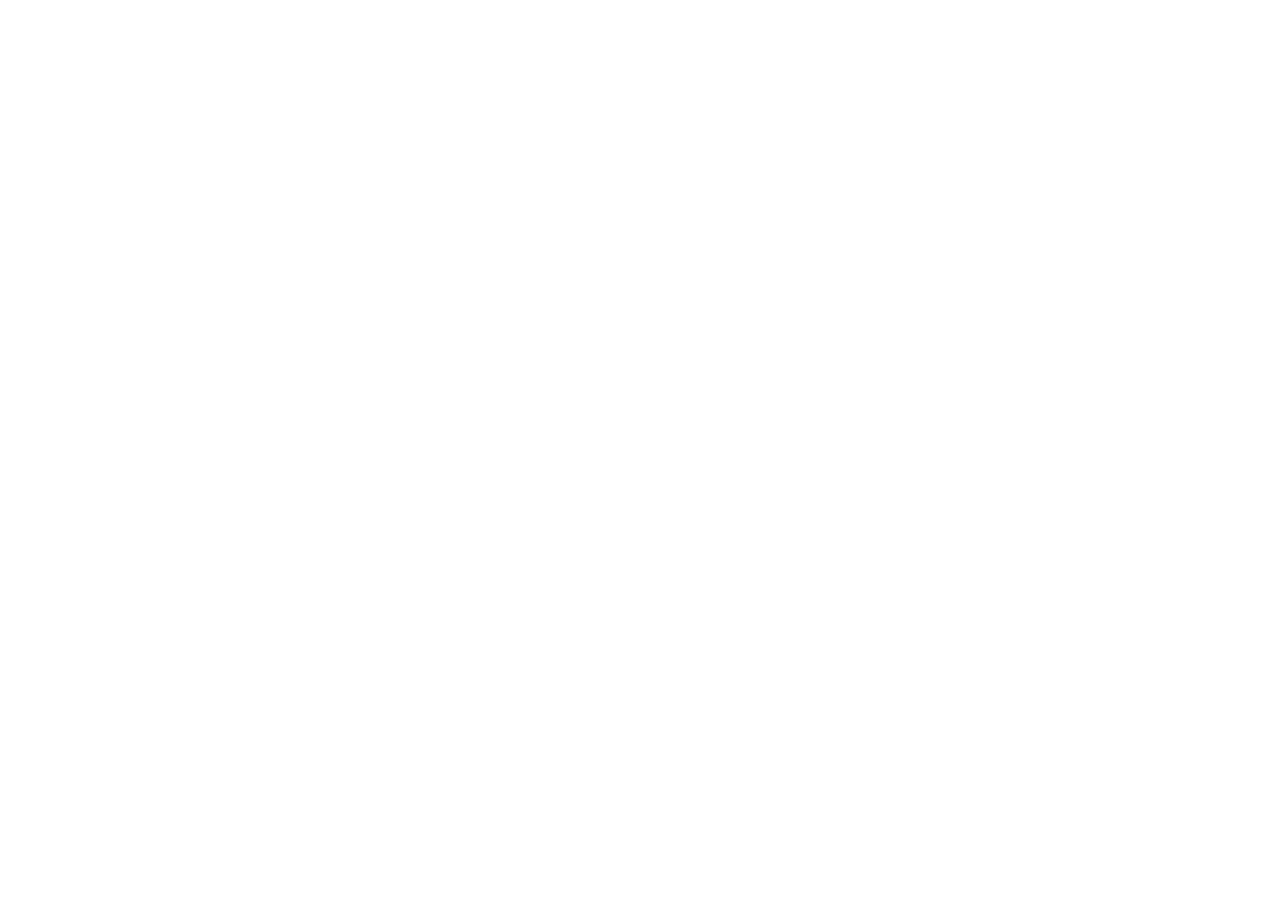
==== index.html @ 0f45c0cd "init project" ====
<!DOCTYPE html>
<html lang="en">
<head>
    <meta charset="UTF-8">
    <meta http-equiv="X-UA-Compatible" content="IE=edge">
    <meta name="viewport" content="width=device-width, initial-scale=1.0">
    <title>Document</title>
</head>
<body>
    
</body>
</html>
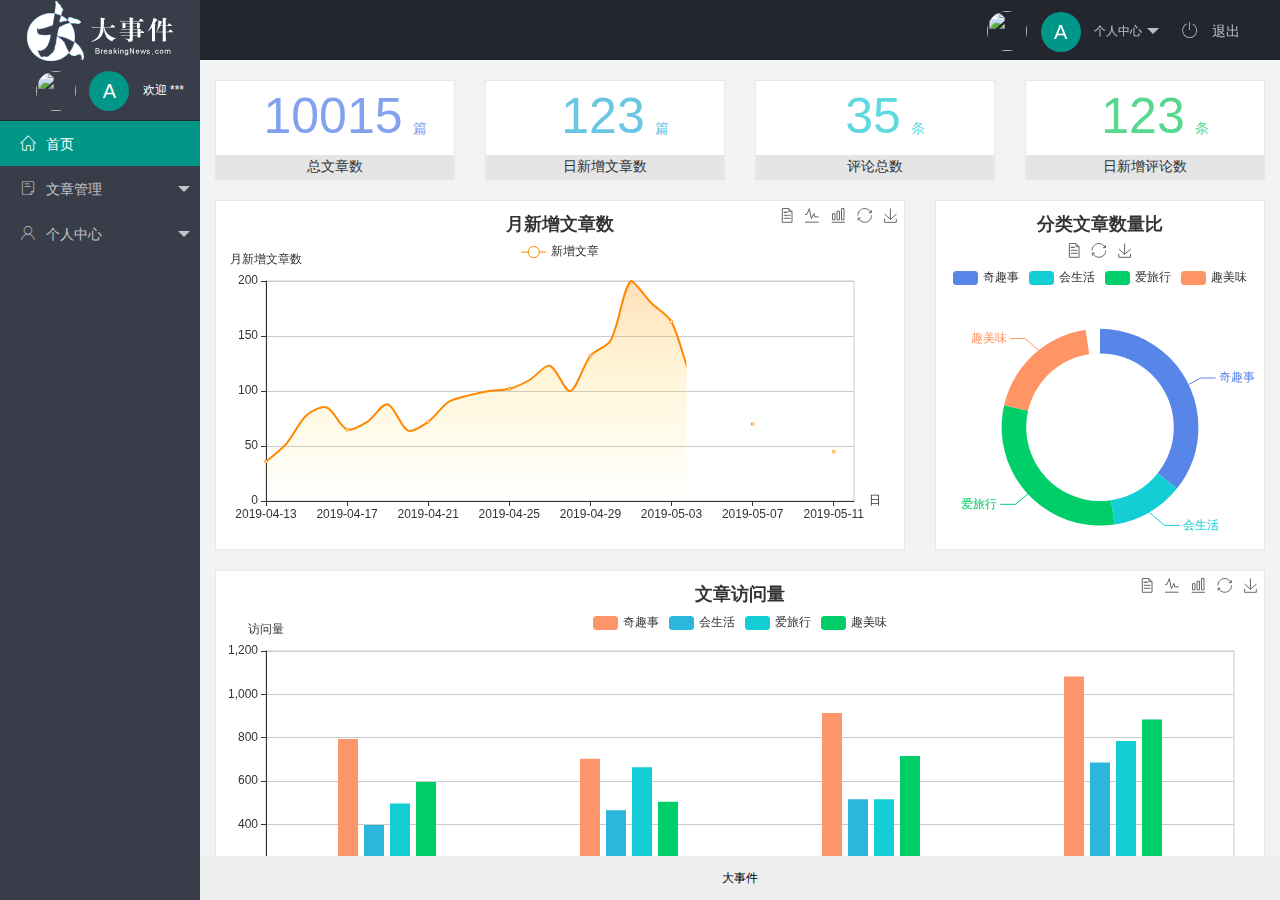
==== commit c813f08f: "完成了主页功能的开发" ====
--- a/index.html
+++ b/index.html
@@ -1,12 +1,93 @@
 <!DOCTYPE html>
 <html lang="en">
+
 <head>
     <meta charset="UTF-8">
     <meta http-equiv="X-UA-Compatible" content="IE=edge">
     <meta name="viewport" content="width=device-width, initial-scale=1.0">
-    <title>Document</title>
+    <title>主页</title>
+    <link rel="stylesheet" href="/assets/lib/layui/css/layui.css">
+    <link rel="stylesheet" href="/assets//fonts/iconfont.css">
+    <link rel="stylesheet" href="/assets//css/index.css">
 </head>
+
 <body>
-    
+    <div class="layui-layout layui-layout-admin">
+        <div class="layui-header">
+            <div class="layui-logo layui-hide-xs layui-bg-black"><img src="/assets/images/logo.png" alt=""></div>
+            <!-- 头部区域（可配合layui 已有的水平导航） -->
+
+            <ul class="layui-nav layui-layout-right">
+                <li class="layui-nav-item layui-hide layui-show-md-inline-block">
+                    <a href="javascript:;" class="userinfo">
+                        <img src="//tva1.sinaimg.cn/crop.0.0.118.118.180/5db11ff4gw1e77d3nqrv8j203b03cweg.jpg"
+                            class="layui-nav-img">
+                    <span class="text-avatar">A</span>
+
+                        个人中心
+                    </a>
+                    <dl class="layui-nav-child">
+                        <dd><a href="">基本资料</a></dd>
+                        <dd><a href="">更换头像</a></dd>
+                        <dd><a href="">重置密码</a></dd>
+                    </dl>
+                </li>
+                <li class="layui-nav-item">
+                    
+                    <a href="javascript:;" id="btnlogout">
+                        <span class="iconfont icon-tuichu"></span>
+                        退出
+                    </a>
+                </li>
+            </ul>
+        </div>
+
+        <div class="layui-side layui-bg-black">
+            <div class="layui-side-scroll">
+                <div href="javascript:;" class="userinfo">
+                    <img src="//tva1.sinaimg.cn/crop.0.0.118.118.180/5db11ff4gw1e77d3nqrv8j203b03cweg.jpg"
+                        class="layui-nav-img">
+                    <span class="text-avatar">A</span>
+                    <span id="welcome">欢迎 ***</span>
+                </div>
+                <!-- 左侧导航区域（可配合layui已有的垂直导航） -->
+                <ul class="layui-nav layui-nav-tree" lay-filter="test" lay-shrink="all">
+                    <li class="layui-nav-item layui-this"><a href="/home/dashboard.html" target="fm"><span class="iconfont icon-home"></span>首页</a></li>
+
+                    <li class="layui-nav-item">
+                        <a class="" href="javascript:;"><span class="iconfont icon-16"></span>文章管理</a>
+                        <dl class="layui-nav-child">
+                            <dd><a href="javascript:;"><i class="layui-icon layui-icon-app"></i>文章类别</a></dd>
+                            <dd><a href="javascript:;"><i class="layui-icon layui-icon-app"></i>文章列表</a></dd>
+                            <dd><a href="javascript:;"><i class="layui-icon layui-icon-app"></i>发布文章</a></dd>
+                        </dl>
+                    </li>
+                    <li class="layui-nav-item">
+                        <a href="javascript:;"><span class="iconfont icon-user"></span>个人中心</a>
+                        <dl class="layui-nav-child">
+                            <dd><a href="javascript:;"><i class="layui-icon layui-icon-app"></i>基本资料</a></dd>
+                            <dd><a href="javascript:;"><i class="layui-icon layui-icon-app"></i>更换头像</a></dd>
+                            <dd><a href="javascript:;"><i class="layui-icon layui-icon-app"></i>重置密码</a></dd>
+                        </dl>
+                    </li>
+                </ul>
+            </div>
+        </div>
+
+        <div class="layui-body">
+            <!-- 内容主体区域 -->
+            <iframe name="fm" src="/home/dashboard.html" frameborder="0"></iframe>
+        </div>
+
+        <div class="layui-footer">
+            <!-- 底部固定区域 -->
+            大事件
+        </div>
+    </div>
+    <script src="/assets/lib/layui/layui.all.js"></script>
+    <script src="/assets/lib/jquery.js"></script>
+    <script src="/assets/js/baseAPI.js"></script>
+    <script src="/assets/js/index.js"></script>
 </body>
+
 </html>--- a/assets/lib/layui/css/layui.css
+++ b/assets/lib/layui/css/layui.css
@@ -0,0 +1,2 @@
+/** layui-v2.5.5 MIT License By https://www.layui.com */
+ .layui-inline,img{display:inline-block;vertical-align:middle}h1,h2,h3,h4,h5,h6{font-weight:400}.layui-edge,.layui-header,.layui-inline,.layui-main{position:relative}.layui-body,.layui-edge,.layui-elip{overflow:hidden}.layui-btn,.layui-edge,.layui-inline,img{vertical-align:middle}.layui-btn,.layui-disabled,.layui-icon,.layui-unselect{-moz-user-select:none;-webkit-user-select:none;-ms-user-select:none}.layui-elip,.layui-form-checkbox span,.layui-form-pane .layui-form-label{text-overflow:ellipsis;white-space:nowrap}.layui-breadcrumb,.layui-tree-btnGroup{visibility:hidden}blockquote,body,button,dd,div,dl,dt,form,h1,h2,h3,h4,h5,h6,input,li,ol,p,pre,td,textarea,th,ul{margin:0;padding:0;-webkit-tap-highlight-color:rgba(0,0,0,0)}a:active,a:hover{outline:0}img{border:none}li{list-style:none}table{border-collapse:collapse;border-spacing:0}h4,h5,h6{font-size:100%}button,input,optgroup,option,select,textarea{font-family:inherit;font-size:inherit;font-style:inherit;font-weight:inherit;outline:0}pre{white-space:pre-wrap;white-space:-moz-pre-wrap;white-space:-pre-wrap;white-space:-o-pre-wrap;word-wrap:break-word}body{line-height:24px;font:14px Helvetica Neue,Helvetica,PingFang SC,Tahoma,Arial,sans-serif}hr{height:1px;margin:10px 0;border:0;clear:both}a{color:#333;text-decoration:none}a:hover{color:#777}a cite{font-style:normal;*cursor:pointer}.layui-border-box,.layui-border-box *{box-sizing:border-box}.layui-box,.layui-box *{box-sizing:content-box}.layui-clear{clear:both;*zoom:1}.layui-clear:after{content:'\20';clear:both;*zoom:1;display:block;height:0}.layui-inline{*display:inline;*zoom:1}.layui-edge{display:inline-block;width:0;height:0;border-width:6px;border-style:dashed;border-color:transparent}.layui-edge-top{top:-4px;border-bottom-color:#999;border-bottom-style:solid}.layui-edge-right{border-left-color:#999;border-left-style:solid}.layui-edge-bottom{top:2px;border-top-color:#999;border-top-style:solid}.layui-edge-left{border-right-color:#999;border-right-style:solid}.layui-disabled,.layui-disabled:hover{color:#d2d2d2!important;cursor:not-allowed!important}.layui-circle{border-radius:100%}.layui-show{display:block!important}.layui-hide{display:none!important}@font-face{font-family:layui-icon;src:url(../font/iconfont.eot?v=250);src:url(../font/iconfont.eot?v=250#iefix) format('embedded-opentype'),url(../font/iconfont.woff2?v=250) format('woff2'),url(../font/iconfont.woff?v=250) format('woff'),url(../font/iconfont.ttf?v=250) format('truetype'),url(../font/iconfont.svg?v=250#layui-icon) format('svg')}.layui-icon{font-family:layui-icon!important;font-size:16px;font-style:normal;-webkit-font-smoothing:antialiased;-moz-osx-font-smoothing:grayscale}.layui-icon-reply-fill:before{content:"\e611"}.layui-icon-set-fill:before{content:"\e614"}.layui-icon-menu-fill:before{content:"\e60f"}.layui-icon-search:before{content:"\e615"}.layui-icon-share:before{content:"\e641"}.layui-icon-set-sm:before{content:"\e620"}.layui-icon-engine:before{content:"\e628"}.layui-icon-close:before{content:"\1006"}.layui-icon-close-fill:before{content:"\1007"}.layui-icon-chart-screen:before{content:"\e629"}.layui-icon-star:before{content:"\e600"}.layui-icon-circle-dot:before{content:"\e617"}.layui-icon-chat:before{content:"\e606"}.layui-icon-release:before{content:"\e609"}.layui-icon-list:before{content:"\e60a"}.layui-icon-chart:before{content:"\e62c"}.layui-icon-ok-circle:before{content:"\1005"}.layui-icon-layim-theme:before{content:"\e61b"}.layui-icon-table:before{content:"\e62d"}.layui-icon-right:before{content:"\e602"}.layui-icon-left:before{content:"\e603"}.layui-icon-cart-simple:before{content:"\e698"}.layui-icon-face-cry:before{content:"\e69c"}.layui-icon-face-smile:before{content:"\e6af"}.layui-icon-survey:before{content:"\e6b2"}.layui-icon-tree:before{content:"\e62e"}.layui-icon-upload-circle:before{content:"\e62f"}.layui-icon-add-circle:before{content:"\e61f"}.layui-icon-download-circle:before{content:"\e601"}.layui-icon-templeate-1:before{content:"\e630"}.layui-icon-util:before{content:"\e631"}.layui-icon-face-surprised:before{content:"\e664"}.layui-icon-edit:before{content:"\e642"}.layui-icon-speaker:before{content:"\e645"}.layui-icon-down:before{content:"\e61a"}.layui-icon-file:before{content:"\e621"}.layui-icon-layouts:before{content:"\e632"}.layui-icon-rate-half:before{content:"\e6c9"}.layui-icon-add-circle-fine:before{content:"\e608"}.layui-icon-prev-circle:before{content:"\e633"}.layui-icon-read:before{content:"\e705"}.layui-icon-404:before{content:"\e61c"}.layui-icon-carousel:before{content:"\e634"}.layui-icon-help:before{content:"\e607"}.layui-icon-code-circle:before{content:"\e635"}.layui-icon-water:before{content:"\e636"}.layui-icon-username:before{content:"\e66f"}.layui-icon-find-fill:before{content:"\e670"}.layui-icon-about:before{content:"\e60b"}.layui-icon-location:before{content:"\e715"}.layui-icon-up:before{content:"\e619"}.layui-icon-pause:before{content:"\e651"}.layui-icon-date:before{content:"\e637"}.layui-icon-layim-uploadfile:before{content:"\e61d"}.layui-icon-delete:before{content:"\e640"}.layui-icon-play:before{content:"\e652"}.layui-icon-top:before{content:"\e604"}.layui-icon-friends:before{content:"\e612"}.layui-icon-refresh-3:before{content:"\e9aa"}.layui-icon-ok:before{content:"\e605"}.layui-icon-layer:before{content:"\e638"}.layui-icon-face-smile-fine:before{content:"\e60c"}.layui-icon-dollar:before{content:"\e659"}.layui-icon-group:before{content:"\e613"}.layui-icon-layim-download:before{content:"\e61e"}.layui-icon-picture-fine:before{content:"\e60d"}.layui-icon-link:before{content:"\e64c"}.layui-icon-diamond:before{content:"\e735"}.layui-icon-log:before{content:"\e60e"}.layui-icon-rate-solid:before{content:"\e67a"}.layui-icon-fonts-del:before{content:"\e64f"}.layui-icon-unlink:before{content:"\e64d"}.layui-icon-fonts-clear:before{content:"\e639"}.layui-icon-triangle-r:before{content:"\e623"}.layui-icon-circle:before{content:"\e63f"}.layui-icon-radio:before{content:"\e643"}.layui-icon-align-center:before{content:"\e647"}.layui-icon-align-right:before{content:"\e648"}.layui-icon-align-left:before{content:"\e649"}.layui-icon-loading-1:before{content:"\e63e"}.layui-icon-return:before{content:"\e65c"}.layui-icon-fonts-strong:before{content:"\e62b"}.layui-icon-upload:before{content:"\e67c"}.layui-icon-dialogue:before{content:"\e63a"}.layui-icon-video:before{content:"\e6ed"}.layui-icon-headset:before{content:"\e6fc"}.layui-icon-cellphone-fine:before{content:"\e63b"}.layui-icon-add-1:before{content:"\e654"}.layui-icon-face-smile-b:before{content:"\e650"}.layui-icon-fonts-html:before{content:"\e64b"}.layui-icon-form:before{content:"\e63c"}.layui-icon-cart:before{content:"\e657"}.layui-icon-camera-fill:before{content:"\e65d"}.layui-icon-tabs:before{content:"\e62a"}.layui-icon-fonts-code:before{content:"\e64e"}.layui-icon-fire:before{content:"\e756"}.layui-icon-set:before{content:"\e716"}.layui-icon-fonts-u:before{content:"\e646"}.layui-icon-triangle-d:before{content:"\e625"}.layui-icon-tips:before{content:"\e702"}.layui-icon-picture:before{content:"\e64a"}.layui-icon-more-vertical:before{content:"\e671"}.layui-icon-flag:before{content:"\e66c"}.layui-icon-loading:before{content:"\e63d"}.layui-icon-fonts-i:before{content:"\e644"}.layui-icon-refresh-1:before{content:"\e666"}.layui-icon-rmb:before{content:"\e65e"}.layui-icon-home:before{content:"\e68e"}.layui-icon-user:before{content:"\e770"}.layui-icon-notice:before{content:"\e667"}.layui-icon-login-weibo:before{content:"\e675"}.layui-icon-voice:before{content:"\e688"}.layui-icon-upload-drag:before{content:"\e681"}.layui-icon-login-qq:before{content:"\e676"}.layui-icon-snowflake:before{content:"\e6b1"}.layui-icon-file-b:before{content:"\e655"}.layui-icon-template:before{content:"\e663"}.layui-icon-auz:before{content:"\e672"}.layui-icon-console:before{content:"\e665"}.layui-icon-app:before{content:"\e653"}.layui-icon-prev:before{content:"\e65a"}.layui-icon-website:before{content:"\e7ae"}.layui-icon-next:before{content:"\e65b"}.layui-icon-component:before{content:"\e857"}.layui-icon-more:before{content:"\e65f"}.layui-icon-login-wechat:before{content:"\e677"}.layui-icon-shrink-right:before{content:"\e668"}.layui-icon-spread-left:before{content:"\e66b"}.layui-icon-camera:before{content:"\e660"}.layui-icon-note:before{content:"\e66e"}.layui-icon-refresh:before{content:"\e669"}.layui-icon-female:before{content:"\e661"}.layui-icon-male:before{content:"\e662"}.layui-icon-password:before{content:"\e673"}.layui-icon-senior:before{content:"\e674"}.layui-icon-theme:before{content:"\e66a"}.layui-icon-tread:before{content:"\e6c5"}.layui-icon-praise:before{content:"\e6c6"}.layui-icon-star-fill:before{content:"\e658"}.layui-icon-rate:before{content:"\e67b"}.layui-icon-template-1:before{content:"\e656"}.layui-icon-vercode:before{content:"\e679"}.layui-icon-cellphone:before{content:"\e678"}.layui-icon-screen-full:before{content:"\e622"}.layui-icon-screen-restore:before{content:"\e758"}.layui-icon-cols:before{content:"\e610"}.layui-icon-export:before{content:"\e67d"}.layui-icon-print:before{content:"\e66d"}.layui-icon-slider:before{content:"\e714"}.layui-icon-addition:before{content:"\e624"}.layui-icon-subtraction:before{content:"\e67e"}.layui-icon-service:before{content:"\e626"}.layui-icon-transfer:before{content:"\e691"}.layui-main{width:1140px;margin:0 auto}.layui-header{z-index:1000;height:60px}.layui-header a:hover{transition:all .5s;-webkit-transition:all .5s}.layui-side{position:fixed;left:0;top:0;bottom:0;z-index:999;width:200px;overflow-x:hidden}.layui-side-scroll{position:relative;width:220px;height:100%;overflow-x:hidden}.layui-body{position:absolute;left:200px;right:0;top:0;bottom:0;z-index:998;width:auto;overflow-y:auto;box-sizing:border-box}.layui-layout-body{overflow:hidden}.layui-layout-admin .layui-header{background-color:#23262E}.layui-layout-admin .layui-side{top:60px;width:200px;overflow-x:hidden}.layui-layout-admin .layui-body{position:fixed;top:60px;bottom:44px}.layui-layout-admin .layui-main{width:auto;margin:0 15px}.layui-layout-admin .layui-footer{position:fixed;left:200px;right:0;bottom:0;height:44px;line-height:44px;padding:0 15px;background-color:#eee}.layui-layout-admin .layui-logo{position:absolute;left:0;top:0;width:200px;height:100%;line-height:60px;text-align:center;color:#009688;font-size:16px}.layui-layout-admin .layui-header .layui-nav{background:0 0}.layui-layout-left{position:absolute!important;left:200px;top:0}.layui-layout-right{position:absolute!important;right:0;top:0}.layui-container{position:relative;margin:0 auto;padding:0 15px;box-sizing:border-box}.layui-fluid{position:relative;margin:0 auto;padding:0 15px}.layui-row:after,.layui-row:before{content:'';display:block;clear:both}.layui-col-lg1,.layui-col-lg10,.layui-col-lg11,.layui-col-lg12,.layui-col-lg2,.layui-col-lg3,.layui-col-lg4,.layui-col-lg5,.layui-col-lg6,.layui-col-lg7,.layui-col-lg8,.layui-col-lg9,.layui-col-md1,.layui-col-md10,.layui-col-md11,.layui-col-md12,.layui-col-md2,.layui-col-md3,.layui-col-md4,.layui-col-md5,.layui-col-md6,.layui-col-md7,.layui-col-md8,.layui-col-md9,.layui-col-sm1,.layui-col-sm10,.layui-col-sm11,.layui-col-sm12,.layui-col-sm2,.layui-col-sm3,.layui-col-sm4,.layui-col-sm5,.layui-col-sm6,.layui-col-sm7,.layui-col-sm8,.layui-col-sm9,.layui-col-xs1,.layui-col-xs10,.layui-col-xs11,.layui-col-xs12,.layui-col-xs2,.layui-col-xs3,.layui-col-xs4,.layui-col-xs5,.layui-col-xs6,.layui-col-xs7,.layui-col-xs8,.layui-col-xs9{position:relative;display:block;box-sizing:border-box}.layui-col-xs1,.layui-col-xs10,.layui-col-xs11,.layui-col-xs12,.layui-col-xs2,.layui-col-xs3,.layui-col-xs4,.layui-col-xs5,.layui-col-xs6,.layui-col-xs7,.layui-col-xs8,.layui-col-xs9{float:left}.layui-col-xs1{width:8.33333333%}.layui-col-xs2{width:16.66666667%}.layui-col-xs3{width:25%}.layui-col-xs4{width:33.33333333%}.layui-col-xs5{width:41.66666667%}.layui-col-xs6{width:50%}.layui-col-xs7{width:58.33333333%}.layui-col-xs8{width:66.66666667%}.layui-col-xs9{width:75%}.layui-col-xs10{width:83.33333333%}.layui-col-xs11{width:91.66666667%}.layui-col-xs12{width:100%}.layui-col-xs-offset1{margin-left:8.33333333%}.layui-col-xs-offset2{margin-left:16.66666667%}.layui-col-xs-offset3{margin-left:25%}.layui-col-xs-offset4{margin-left:33.33333333%}.layui-col-xs-offset5{margin-left:41.66666667%}.layui-col-xs-offset6{margin-left:50%}.layui-col-xs-offset7{margin-left:58.33333333%}.layui-col-xs-offset8{margin-left:66.66666667%}.layui-col-xs-offset9{margin-left:75%}.layui-col-xs-offset10{margin-left:83.33333333%}.layui-col-xs-offset11{margin-left:91.66666667%}.layui-col-xs-offset12{margin-left:100%}@media screen and (max-width:768px){.layui-hide-xs{display:none!important}.layui-show-xs-block{display:block!important}.layui-show-xs-inline{display:inline!important}.layui-show-xs-inline-block{display:inline-block!important}}@media screen and (min-width:768px){.layui-container{width:750px}.layui-hide-sm{display:none!important}.layui-show-sm-block{display:block!important}.layui-show-sm-inline{display:inline!important}.layui-show-sm-inline-block{display:inline-block!important}.layui-col-sm1,.layui-col-sm10,.layui-col-sm11,.layui-col-sm12,.layui-col-sm2,.layui-col-sm3,.layui-col-sm4,.layui-col-sm5,.layui-col-sm6,.layui-col-sm7,.layui-col-sm8,.layui-col-sm9{float:left}.layui-col-sm1{width:8.33333333%}.layui-col-sm2{width:16.66666667%}.layui-col-sm3{width:25%}.layui-col-sm4{width:33.33333333%}.layui-col-sm5{width:41.66666667%}.layui-col-sm6{width:50%}.layui-col-sm7{width:58.33333333%}.layui-col-sm8{width:66.66666667%}.layui-col-sm9{width:75%}.layui-col-sm10{width:83.33333333%}.layui-col-sm11{width:91.66666667%}.layui-col-sm12{width:100%}.layui-col-sm-offset1{margin-left:8.33333333%}.layui-col-sm-offset2{margin-left:16.66666667%}.layui-col-sm-offset3{margin-left:25%}.layui-col-sm-offset4{margin-left:33.33333333%}.layui-col-sm-offset5{margin-left:41.66666667%}.layui-col-sm-offset6{margin-left:50%}.layui-col-sm-offset7{margin-left:58.33333333%}.layui-col-sm-offset8{margin-left:66.66666667%}.layui-col-sm-offset9{margin-left:75%}.layui-col-sm-offset10{margin-left:83.33333333%}.layui-col-sm-offset11{margin-left:91.66666667%}.layui-col-sm-offset12{margin-left:100%}}@media screen and (min-width:992px){.layui-container{width:970px}.layui-hide-md{display:none!important}.layui-show-md-block{display:block!important}.layui-show-md-inline{display:inline!important}.layui-show-md-inline-block{display:inline-block!important}.layui-col-md1,.layui-col-md10,.layui-col-md11,.layui-col-md12,.layui-col-md2,.layui-col-md3,.layui-col-md4,.layui-col-md5,.layui-col-md6,.layui-col-md7,.layui-col-md8,.layui-col-md9{float:left}.layui-col-md1{width:8.33333333%}.layui-col-md2{width:16.66666667%}.layui-col-md3{width:25%}.layui-col-md4{width:33.33333333%}.layui-col-md5{width:41.66666667%}.layui-col-md6{width:50%}.layui-col-md7{width:58.33333333%}.layui-col-md8{width:66.66666667%}.layui-col-md9{width:75%}.layui-col-md10{width:83.33333333%}.layui-col-md11{width:91.66666667%}.layui-col-md12{width:100%}.layui-col-md-offset1{margin-left:8.33333333%}.layui-col-md-offset2{margin-left:16.66666667%}.layui-col-md-offset3{margin-left:25%}.layui-col-md-offset4{margin-left:33.33333333%}.layui-col-md-offset5{margin-left:41.66666667%}.layui-col-md-offset6{margin-left:50%}.layui-col-md-offset7{margin-left:58.33333333%}.layui-col-md-offset8{margin-left:66.66666667%}.layui-col-md-offset9{margin-left:75%}.layui-col-md-offset10{margin-left:83.33333333%}.layui-col-md-offset11{margin-left:91.66666667%}.layui-col-md-offset12{margin-left:100%}}@media screen and (min-width:1200px){.layui-container{width:1170px}.layui-hide-lg{display:none!important}.layui-show-lg-block{display:block!important}.layui-show-lg-inline{display:inline!important}.layui-show-lg-inline-block{display:inline-block!important}.layui-col-lg1,.layui-col-lg10,.layui-col-lg11,.layui-col-lg12,.layui-col-lg2,.layui-col-lg3,.layui-col-lg4,.layui-col-lg5,.layui-col-lg6,.layui-col-lg7,.layui-col-lg8,.layui-col-lg9{float:left}.layui-col-lg1{width:8.33333333%}.layui-col-lg2{width:16.66666667%}.layui-col-lg3{width:25%}.layui-col-lg4{width:33.33333333%}.layui-col-lg5{width:41.66666667%}.layui-col-lg6{width:50%}.layui-col-lg7{width:58.33333333%}.layui-col-lg8{width:66.66666667%}.layui-col-lg9{width:75%}.layui-col-lg10{width:83.33333333%}.layui-col-lg11{width:91.66666667%}.layui-col-lg12{width:100%}.layui-col-lg-offset1{margin-left:8.33333333%}.layui-col-lg-offset2{margin-left:16.66666667%}.layui-col-lg-offset3{margin-left:25%}.layui-col-lg-offset4{margin-left:33.33333333%}.layui-col-lg-offset5{margin-left:41.66666667%}.layui-col-lg-offset6{margin-left:50%}.layui-col-lg-offset7{margin-left:58.33333333%}.layui-col-lg-offset8{margin-left:66.66666667%}.layui-col-lg-offset9{margin-left:75%}.layui-col-lg-offset10{margin-left:83.33333333%}.layui-col-lg-offset11{margin-left:91.66666667%}.layui-col-lg-offset12{margin-left:100%}}.layui-col-space1{margin:-.5px}.layui-col-space1>*{padding:.5px}.layui-col-space3{margin:-1.5px}.layui-col-space3>*{padding:1.5px}.layui-col-space5{margin:-2.5px}.layui-col-space5>*{padding:2.5px}.layui-col-space8{margin:-3.5px}.layui-col-space8>*{padding:3.5px}.layui-col-space10{margin:-5px}.layui-col-space10>*{padding:5px}.layui-col-space12{margin:-6px}.layui-col-space12>*{padding:6px}.layui-col-space15{margin:-7.5px}.layui-col-space15>*{padding:7.5px}.layui-col-space18{margin:-9px}.layui-col-space18>*{padding:9px}.layui-col-space20{margin:-10px}.layui-col-space20>*{padding:10px}.layui-col-space22{margin:-11px}.layui-col-space22>*{padding:11px}.layui-col-space25{margin:-12.5px}.layui-col-space25>*{padding:12.5px}.layui-col-space30{margin:-15px}.layui-col-space30>*{padding:15px}.layui-btn,.layui-input,.layui-select,.layui-textarea,.layui-upload-button{outline:0;-webkit-appearance:none;transition:all .3s;-webkit-transition:all .3s;box-sizing:border-box}.layui-elem-quote{margin-bottom:10px;padding:15px;line-height:22px;border-left:5px solid #009688;border-radius:0 2px 2px 0;background-color:#f2f2f2}.layui-quote-nm{border-style:solid;border-width:1px 1px 1px 5px;background:0 0}.layui-elem-field{margin-bottom:10px;padding:0;border-width:1px;border-style:solid}.layui-elem-field legend{margin-left:20px;padding:0 10px;font-size:20px;font-weight:300}.layui-field-title{margin:10px 0 20px;border-width:1px 0 0}.layui-field-box{padding:10px 15px}.layui-field-title .layui-field-box{padding:10px 0}.layui-progress{position:relative;height:6px;border-radius:20px;background-color:#e2e2e2}.layui-progress-bar{position:absolute;left:0;top:0;width:0;max-width:100%;height:6px;border-radius:20px;text-align:right;background-color:#5FB878;transition:all .3s;-webkit-transition:all .3s}.layui-progress-big,.layui-progress-big .layui-progress-bar{height:18px;line-height:18px}.layui-progress-text{position:relative;top:-20px;line-height:18px;font-size:12px;color:#666}.layui-progress-big .layui-progress-text{position:static;padding:0 10px;color:#fff}.layui-collapse{border-width:1px;border-style:solid;border-radius:2px}.layui-colla-content,.layui-colla-item{border-top-width:1px;border-top-style:solid}.layui-colla-item:first-child{border-top:none}.layui-colla-title{position:relative;height:42px;line-height:42px;padding:0 15px 0 35px;color:#333;background-color:#f2f2f2;cursor:pointer;font-size:14px;overflow:hidden}.layui-colla-content{display:none;padding:10px 15px;line-height:22px;color:#666}.layui-colla-icon{position:absolute;left:15px;top:0;font-size:14px}.layui-card{margin-bottom:15px;border-radius:2px;background-color:#fff;box-shadow:0 1px 2px 0 rgba(0,0,0,.05)}.layui-card:last-child{margin-bottom:0}.layui-card-header{position:relative;height:42px;line-height:42px;padding:0 15px;border-bottom:1px solid #f6f6f6;color:#333;border-radius:2px 2px 0 0;font-size:14px}.layui-bg-black,.layui-bg-blue,.layui-bg-cyan,.layui-bg-green,.layui-bg-orange,.layui-bg-red{color:#fff!important}.layui-card-body{position:relative;padding:10px 15px;line-height:24px}.layui-card-body[pad15]{padding:15px}.layui-card-body[pad20]{padding:20px}.layui-card-body .layui-table{margin:5px 0}.layui-card .layui-tab{margin:0}.layui-panel-window{position:relative;padding:15px;border-radius:0;border-top:5px solid #E6E6E6;background-color:#fff}.layui-auxiliar-moving{position:fixed;left:0;right:0;top:0;bottom:0;width:100%;height:100%;background:0 0;z-index:9999999999}.layui-form-label,.layui-form-mid,.layui-form-select,.layui-input-block,.layui-input-inline,.layui-textarea{position:relative}.layui-bg-red{background-color:#FF5722!important}.layui-bg-orange{background-color:#FFB800!important}.layui-bg-green{background-color:#009688!important}.layui-bg-cyan{background-color:#2F4056!important}.layui-bg-blue{background-color:#1E9FFF!important}.layui-bg-black{background-color:#393D49!important}.layui-bg-gray{background-color:#eee!important;color:#666!important}.layui-badge-rim,.layui-colla-content,.layui-colla-item,.layui-collapse,.layui-elem-field,.layui-form-pane .layui-form-item[pane],.layui-form-pane .layui-form-label,.layui-input,.layui-layedit,.layui-layedit-tool,.layui-quote-nm,.layui-select,.layui-tab-bar,.layui-tab-card,.layui-tab-title,.layui-tab-title .layui-this:after,.layui-textarea{border-color:#e6e6e6}.layui-timeline-item:before,hr{background-color:#e6e6e6}.layui-text{line-height:22px;font-size:14px;color:#666}.layui-text h1,.layui-text h2,.layui-text h3{font-weight:500;color:#333}.layui-text h1{font-size:30px}.layui-text h2{font-size:24px}.layui-text h3{font-size:18px}.layui-text a:not(.layui-btn){color:#01AAED}.layui-text a:not(.layui-btn):hover{text-decoration:underline}.layui-text ul{padding:5px 0 5px 15px}.layui-text ul li{margin-top:5px;list-style-type:disc}.layui-text em,.layui-word-aux{color:#999!important;padding:0 5px!important}.layui-btn{display:inline-block;height:38px;line-height:38px;padding:0 18px;background-color:#009688;color:#fff;white-space:nowrap;text-align:center;font-size:14px;border:none;border-radius:2px;cursor:pointer}.layui-btn:hover{opacity:.8;filter:alpha(opacity=80);color:#fff}.layui-btn:active{opacity:1;filter:alpha(opacity=100)}.layui-btn+.layui-btn{margin-left:10px}.layui-btn-container{font-size:0}.layui-btn-container .layui-btn{margin-right:10px;margin-bottom:10px}.layui-btn-container .layui-btn+.layui-btn{margin-left:0}.layui-table .layui-btn-container .layui-btn{margin-bottom:9px}.layui-btn-radius{border-radius:100px}.layui-btn .layui-icon{margin-right:3px;font-size:18px;vertical-align:bottom;vertical-align:middle\9}.layui-btn-primary{border:1px solid #C9C9C9;background-color:#fff;color:#555}.layui-btn-primary:hover{border-color:#009688;color:#333}.layui-btn-normal{background-color:#1E9FFF}.layui-btn-warm{background-color:#FFB800}.layui-btn-danger{background-color:#FF5722}.layui-btn-checked{background-color:#5FB878}.layui-btn-disabled,.layui-btn-disabled:active,.layui-btn-disabled:hover{border:1px solid #e6e6e6;background-color:#FBFBFB;color:#C9C9C9;cursor:not-allowed;opacity:1}.layui-btn-lg{height:44px;line-height:44px;padding:0 25px;font-size:16px}.layui-btn-sm{height:30px;line-height:30px;padding:0 10px;font-size:12px}.layui-btn-sm i{font-size:16px!important}.layui-btn-xs{height:22px;line-height:22px;padding:0 5px;font-size:12px}.layui-btn-xs i{font-size:14px!important}.layui-btn-group{display:inline-block;vertical-align:middle;font-size:0}.layui-btn-group .layui-btn{margin-left:0!important;margin-right:0!important;border-left:1px solid rgba(255,255,255,.5);border-radius:0}.layui-btn-group .layui-btn-primary{border-left:none}.layui-btn-group .layui-btn-primary:hover{border-color:#C9C9C9;color:#009688}.layui-btn-group .layui-btn:first-child{border-left:none;border-radius:2px 0 0 2px}.layui-btn-group .layui-btn-primary:first-child{border-left:1px solid #c9c9c9}.layui-btn-group .layui-btn:last-child{border-radius:0 2px 2px 0}.layui-btn-group .layui-btn+.layui-btn{margin-left:0}.layui-btn-group+.layui-btn-group{margin-left:10px}.layui-btn-fluid{width:100%}.layui-input,.layui-select,.layui-textarea{height:38px;line-height:1.3;line-height:38px\9;border-width:1px;border-style:solid;background-color:#fff;border-radius:2px}.layui-input::-webkit-input-placeholder,.layui-select::-webkit-input-placeholder,.layui-textarea::-webkit-input-placeholder{line-height:1.3}.layui-input,.layui-textarea{display:block;width:100%;padding-left:10px}.layui-input:hover,.layui-textarea:hover{border-color:#D2D2D2!important}.layui-input:focus,.layui-textarea:focus{border-color:#C9C9C9!important}.layui-textarea{min-height:100px;height:auto;line-height:20px;padding:6px 10px;resize:vertical}.layui-select{padding:0 10px}.layui-form input[type=checkbox],.layui-form input[type=radio],.layui-form select{display:none}.layui-form [lay-ignore]{display:initial}.layui-form-item{margin-bottom:15px;clear:both;*zoom:1}.layui-form-item:after{content:'\20';clear:both;*zoom:1;display:block;height:0}.layui-form-label{float:left;display:block;padding:9px 15px;width:80px;font-weight:400;line-height:20px;text-align:right}.layui-form-label-col{display:block;float:none;padding:9px 0;line-height:20px;text-align:left}.layui-form-item .layui-inline{margin-bottom:5px;margin-right:10px}.layui-input-block{margin-left:110px;min-height:36px}.layui-input-inline{display:inline-block;vertical-align:middle}.layui-form-item .layui-input-inline{float:left;width:190px;margin-right:10px}.layui-form-text .layui-input-inline{width:auto}.layui-form-mid{float:left;display:block;padding:9px 0!important;line-height:20px;margin-right:10px}.layui-form-danger+.layui-form-select .layui-input,.layui-form-danger:focus{border-color:#FF5722!important}.layui-form-select .layui-input{padding-right:30px;cursor:pointer}.layui-form-select .layui-edge{position:absolute;right:10px;top:50%;margin-top:-3px;cursor:pointer;border-width:6px;border-top-color:#c2c2c2;border-top-style:solid;transition:all .3s;-webkit-transition:all .3s}.layui-form-select dl{display:none;position:absolute;left:0;top:42px;padding:5px 0;z-index:899;min-width:100%;border:1px solid #d2d2d2;max-height:300px;overflow-y:auto;background-color:#fff;border-radius:2px;box-shadow:0 2px 4px rgba(0,0,0,.12);box-sizing:border-box}.layui-form-select dl dd,.layui-form-select dl dt{padding:0 10px;line-height:36px;white-space:nowrap;overflow:hidden;text-overflow:ellipsis}.layui-form-select dl dt{font-size:12px;color:#999}.layui-form-select dl dd{cursor:pointer}.layui-form-select dl dd:hover{background-color:#f2f2f2;-webkit-transition:.5s all;transition:.5s all}.layui-form-select .layui-select-group dd{padding-left:20px}.layui-form-select dl dd.layui-select-tips{padding-left:10px!important;color:#999}.layui-form-select dl dd.layui-this{background-color:#5FB878;color:#fff}.layui-form-checkbox,.layui-form-select dl dd.layui-disabled{background-color:#fff}.layui-form-selected dl{display:block}.layui-form-checkbox,.layui-form-checkbox *,.layui-form-switch{display:inline-block;vertical-align:middle}.layui-form-selected .layui-edge{margin-top:-9px;-webkit-transform:rotate(180deg);transform:rotate(180deg);margin-top:-3px\9}:root .layui-form-selected .layui-edge{margin-top:-9px\0/IE9}.layui-form-selectup dl{top:auto;bottom:42px}.layui-select-none{margin:5px 0;text-align:center;color:#999}.layui-select-disabled .layui-disabled{border-color:#eee!important}.layui-select-disabled .layui-edge{border-top-color:#d2d2d2}.layui-form-checkbox{position:relative;height:30px;line-height:30px;margin-right:10px;padding-right:30px;cursor:pointer;font-size:0;-webkit-transition:.1s linear;transition:.1s linear;box-sizing:border-box}.layui-form-checkbox span{padding:0 10px;height:100%;font-size:14px;border-radius:2px 0 0 2px;background-color:#d2d2d2;color:#fff;overflow:hidden}.layui-form-checkbox:hover span{background-color:#c2c2c2}.layui-form-checkbox i{position:absolute;right:0;top:0;width:30px;height:28px;border:1px solid #d2d2d2;border-left:none;border-radius:0 2px 2px 0;color:#fff;font-size:20px;text-align:center}.layui-form-checkbox:hover i{border-color:#c2c2c2;color:#c2c2c2}.layui-form-checked,.layui-form-checked:hover{border-color:#5FB878}.layui-form-checked span,.layui-form-checked:hover span{background-color:#5FB878}.layui-form-checked i,.layui-form-checked:hover i{color:#5FB878}.layui-form-item .layui-form-checkbox{margin-top:4px}.layui-form-checkbox[lay-skin=primary]{height:auto!important;line-height:normal!important;min-width:18px;min-height:18px;border:none!important;margin-right:0;padding-left:28px;padding-right:0;background:0 0}.layui-form-checkbox[lay-skin=primary] span{padding-left:0;padding-right:15px;line-height:18px;background:0 0;color:#666}.layui-form-checkbox[lay-skin=primary] i{right:auto;left:0;width:16px;height:16px;line-height:16px;border:1px solid #d2d2d2;font-size:12px;border-radius:2px;background-color:#fff;-webkit-transition:.1s linear;transition:.1s linear}.layui-form-checkbox[lay-skin=primary]:hover i{border-color:#5FB878;color:#fff}.layui-form-checked[lay-skin=primary] i{border-color:#5FB878!important;background-color:#5FB878;color:#fff}.layui-checkbox-disbaled[lay-skin=primary] span{background:0 0!important;color:#c2c2c2}.layui-checkbox-disbaled[lay-skin=primary]:hover i{border-color:#d2d2d2}.layui-form-item .layui-form-checkbox[lay-skin=primary]{margin-top:10px}.layui-form-switch{position:relative;height:22px;line-height:22px;min-width:35px;padding:0 5px;margin-top:8px;border:1px solid #d2d2d2;border-radius:20px;cursor:pointer;background-color:#fff;-webkit-transition:.1s linear;transition:.1s linear}.layui-form-switch i{position:absolute;left:5px;top:3px;width:16px;height:16px;border-radius:20px;background-color:#d2d2d2;-webkit-transition:.1s linear;transition:.1s linear}.layui-form-switch em{position:relative;top:0;width:25px;margin-left:21px;padding:0!important;text-align:center!important;color:#999!important;font-style:normal!important;font-size:12px}.layui-form-onswitch{border-color:#5FB878;background-color:#5FB878}.layui-checkbox-disbaled,.layui-checkbox-disbaled i{border-color:#e2e2e2!important}.layui-form-onswitch i{left:100%;margin-left:-21px;background-color:#fff}.layui-form-onswitch em{margin-left:5px;margin-right:21px;color:#fff!important}.layui-checkbox-disbaled span{background-color:#e2e2e2!important}.layui-checkbox-disbaled:hover i{color:#fff!important}[lay-radio]{display:none}.layui-form-radio,.layui-form-radio *{display:inline-block;vertical-align:middle}.layui-form-radio{line-height:28px;margin:6px 10px 0 0;padding-right:10px;cursor:pointer;font-size:0}.layui-form-radio *{font-size:14px}.layui-form-radio>i{margin-right:8px;font-size:22px;color:#c2c2c2}.layui-form-radio>i:hover,.layui-form-radioed>i{color:#5FB878}.layui-radio-disbaled>i{color:#e2e2e2!important}.layui-form-pane .layui-form-label{width:110px;padding:8px 15px;height:38px;line-height:20px;border-width:1px;border-style:solid;border-radius:2px 0 0 2px;text-align:center;background-color:#FBFBFB;overflow:hidden;box-sizing:border-box}.layui-form-pane .layui-input-inline{margin-left:-1px}.layui-form-pane .layui-input-block{margin-left:110px;left:-1px}.layui-form-pane .layui-input{border-radius:0 2px 2px 0}.layui-form-pane .layui-form-text .layui-form-label{float:none;width:100%;border-radius:2px;box-sizing:border-box;text-align:left}.layui-form-pane .layui-form-text .layui-input-inline{display:block;margin:0;top:-1px;clear:both}.layui-form-pane .layui-form-text .layui-input-block{margin:0;left:0;top:-1px}.layui-form-pane .layui-form-text .layui-textarea{min-height:100px;border-radius:0 0 2px 2px}.layui-form-pane .layui-form-checkbox{margin:4px 0 4px 10px}.layui-form-pane .layui-form-radio,.layui-form-pane .layui-form-switch{margin-top:6px;margin-left:10px}.layui-form-pane .layui-form-item[pane]{position:relative;border-width:1px;border-style:solid}.layui-form-pane .layui-form-item[pane] .layui-form-label{position:absolute;left:0;top:0;height:100%;border-width:0 1px 0 0}.layui-form-pane .layui-form-item[pane] .layui-input-inline{margin-left:110px}@media screen and (max-width:450px){.layui-form-item .layui-form-label{text-overflow:ellipsis;overflow:hidden;white-space:nowrap}.layui-form-item .layui-inline{display:block;margin-right:0;margin-bottom:20px;clear:both}.layui-form-item .layui-inline:after{content:'\20';clear:both;display:block;height:0}.layui-form-item .layui-input-inline{display:block;float:none;left:-3px;width:auto;margin:0 0 10px 112px}.layui-form-item .layui-input-inline+.layui-form-mid{margin-left:110px;top:-5px;padding:0}.layui-form-item .layui-form-checkbox{margin-right:5px;margin-bottom:5px}}.layui-layedit{border-width:1px;border-style:solid;border-radius:2px}.layui-layedit-tool{padding:3px 5px;border-bottom-width:1px;border-bottom-style:solid;font-size:0}.layedit-tool-fixed{position:fixed;top:0;border-top:1px solid #e2e2e2}.layui-layedit-tool .layedit-tool-mid,.layui-layedit-tool .layui-icon{display:inline-block;vertical-align:middle;text-align:center;font-size:14px}.layui-layedit-tool .layui-icon{position:relative;width:32px;height:30px;line-height:30px;margin:3px 5px;color:#777;cursor:pointer;border-radius:2px}.layui-layedit-tool .layui-icon:hover{color:#393D49}.layui-layedit-tool .layui-icon:active{color:#000}.layui-layedit-tool .layedit-tool-active{background-color:#e2e2e2;color:#000}.layui-layedit-tool .layui-disabled,.layui-layedit-tool .layui-disabled:hover{color:#d2d2d2;cursor:not-allowed}.layui-layedit-tool .layedit-tool-mid{width:1px;height:18px;margin:0 10px;background-color:#d2d2d2}.layedit-tool-html{width:50px!important;font-size:30px!important}.layedit-tool-b,.layedit-tool-code,.layedit-tool-help{font-size:16px!important}.layedit-tool-d,.layedit-tool-face,.layedit-tool-image,.layedit-tool-unlink{font-size:18px!important}.layedit-tool-image input{position:absolute;font-size:0;left:0;top:0;width:100%;height:100%;opacity:.01;filter:Alpha(opacity=1);cursor:pointer}.layui-layedit-iframe iframe{display:block;width:100%}#LAY_layedit_code{overflow:hidden}.layui-laypage{display:inline-block;*display:inline;*zoom:1;vertical-align:middle;margin:10px 0;font-size:0}.layui-laypage>a:first-child,.layui-laypage>a:first-child em{border-radius:2px 0 0 2px}.layui-laypage>a:last-child,.layui-laypage>a:last-child em{border-radius:0 2px 2px 0}.layui-laypage>:first-child{margin-left:0!important}.layui-laypage>:last-child{margin-right:0!important}.layui-laypage a,.layui-laypage button,.layui-laypage input,.layui-laypage select,.layui-laypage span{border:1px solid #e2e2e2}.layui-laypage a,.layui-laypage span{display:inline-block;*display:inline;*zoom:1;vertical-align:middle;padding:0 15px;height:28px;line-height:28px;margin:0 -1px 5px 0;background-color:#fff;color:#333;font-size:12px}.layui-flow-more a *,.layui-laypage input,.layui-table-view select[lay-ignore]{display:inline-block}.layui-laypage a:hover{color:#009688}.layui-laypage em{font-style:normal}.layui-laypage .layui-laypage-spr{color:#999;font-weight:700}.layui-laypage a{text-decoration:none}.layui-laypage .layui-laypage-curr{position:relative}.layui-laypage .layui-laypage-curr em{position:relative;color:#fff}.layui-laypage .layui-laypage-curr .layui-laypage-em{position:absolute;left:-1px;top:-1px;padding:1px;width:100%;height:100%;background-color:#009688}.layui-laypage-em{border-radius:2px}.layui-laypage-next em,.layui-laypage-prev em{font-family:Sim sun;font-size:16px}.layui-laypage .layui-laypage-count,.layui-laypage .layui-laypage-limits,.layui-laypage .layui-laypage-refresh,.layui-laypage .layui-laypage-skip{margin-left:10px;margin-right:10px;padding:0;border:none}.layui-laypage .layui-laypage-limits,.layui-laypage .layui-laypage-refresh{vertical-align:top}.layui-laypage .layui-laypage-refresh i{font-size:18px;cursor:pointer}.layui-laypage select{height:22px;padding:3px;border-radius:2px;cursor:pointer}.layui-laypage .layui-laypage-skip{height:30px;line-height:30px;color:#999}.layui-laypage button,.layui-laypage input{height:30px;line-height:30px;border-radius:2px;vertical-align:top;background-color:#fff;box-sizing:border-box}.layui-laypage input{width:40px;margin:0 10px;padding:0 3px;text-align:center}.layui-laypage input:focus,.layui-laypage select:focus{border-color:#009688!important}.layui-laypage button{margin-left:10px;padding:0 10px;cursor:pointer}.layui-table,.layui-table-view{margin:10px 0}.layui-flow-more{margin:10px 0;text-align:center;color:#999;font-size:14px}.layui-flow-more a{height:32px;line-height:32px}.layui-flow-more a *{vertical-align:top}.layui-flow-more a cite{padding:0 20px;border-radius:3px;background-color:#eee;color:#333;font-style:normal}.layui-flow-more a cite:hover{opacity:.8}.layui-flow-more a i{font-size:30px;color:#737383}.layui-table{width:100%;background-color:#fff;color:#666}.layui-table tr{transition:all .3s;-webkit-transition:all .3s}.layui-table th{text-align:left;font-weight:400}.layui-table tbody tr:hover,.layui-table thead tr,.layui-table-click,.layui-table-header,.layui-table-hover,.layui-table-mend,.layui-table-patch,.layui-table-tool,.layui-table-total,.layui-table-total tr,.layui-table[lay-even] tr:nth-child(even){background-color:#f2f2f2}.layui-table td,.layui-table th,.layui-table-col-set,.layui-table-fixed-r,.layui-table-grid-down,.layui-table-header,.layui-table-page,.layui-table-tips-main,.layui-table-tool,.layui-table-total,.layui-table-view,.layui-table[lay-skin=line],.layui-table[lay-skin=row]{border-width:1px;border-style:solid;border-color:#e6e6e6}.layui-table td,.layui-table th{position:relative;padding:9px 15px;min-height:20px;line-height:20px;font-size:14px}.layui-table[lay-skin=line] td,.layui-table[lay-skin=line] th{border-width:0 0 1px}.layui-table[lay-skin=row] td,.layui-table[lay-skin=row] th{border-width:0 1px 0 0}.layui-table[lay-skin=nob] td,.layui-table[lay-skin=nob] th{border:none}.layui-table img{max-width:100px}.layui-table[lay-size=lg] td,.layui-table[lay-size=lg] th{padding:15px 30px}.layui-table-view .layui-table[lay-size=lg] .layui-table-cell{height:40px;line-height:40px}.layui-table[lay-size=sm] td,.layui-table[lay-size=sm] th{font-size:12px;padding:5px 10px}.layui-table-view .layui-table[lay-size=sm] .layui-table-cell{height:20px;line-height:20px}.layui-table[lay-data]{display:none}.layui-table-box{position:relative;overflow:hidden}.layui-table-view .layui-table{position:relative;width:auto;margin:0}.layui-table-view .layui-table[lay-skin=line]{border-width:0 1px 0 0}.layui-table-view .layui-table[lay-skin=row]{border-width:0 0 1px}.layui-table-view .layui-table td,.layui-table-view .layui-table th{padding:5px 0;border-top:none;border-left:none}.layui-table-view .layui-table th.layui-unselect .layui-table-cell span{cursor:pointer}.layui-table-view .layui-table td{cursor:default}.layui-table-view .layui-table td[data-edit=text]{cursor:text}.layui-table-view .layui-form-checkbox[lay-skin=primary] i{width:18px;height:18px}.layui-table-view .layui-form-radio{line-height:0;padding:0}.layui-table-view .layui-form-radio>i{margin:0;font-size:20px}.layui-table-init{position:absolute;left:0;top:0;width:100%;height:100%;text-align:center;z-index:110}.layui-table-init .layui-icon{position:absolute;left:50%;top:50%;margin:-15px 0 0 -15px;font-size:30px;color:#c2c2c2}.layui-table-header{border-width:0 0 1px;overflow:hidden}.layui-table-header .layui-table{margin-bottom:-1px}.layui-table-tool .layui-inline[lay-event]{position:relative;width:26px;height:26px;padding:5px;line-height:16px;margin-right:10px;text-align:center;color:#333;border:1px solid #ccc;cursor:pointer;-webkit-transition:.5s all;transition:.5s all}.layui-table-tool .layui-inline[lay-event]:hover{border:1px solid #999}.layui-table-tool-temp{padding-right:120px}.layui-table-tool-self{position:absolute;right:17px;top:10px}.layui-table-tool .layui-table-tool-self .layui-inline[lay-event]{margin:0 0 0 10px}.layui-table-tool-panel{position:absolute;top:29px;left:-1px;padding:5px 0;min-width:150px;min-height:40px;border:1px solid #d2d2d2;text-align:left;overflow-y:auto;background-color:#fff;box-shadow:0 2px 4px rgba(0,0,0,.12)}.layui-table-cell,.layui-table-tool-panel li{overflow:hidden;text-overflow:ellipsis;white-space:nowrap}.layui-table-tool-panel li{padding:0 10px;line-height:30px;-webkit-transition:.5s all;transition:.5s all}.layui-table-tool-panel li .layui-form-checkbox[lay-skin=primary]{width:100%;padding-left:28px}.layui-table-tool-panel li:hover{background-color:#f2f2f2}.layui-table-tool-panel li .layui-form-checkbox[lay-skin=primary] i{position:absolute;left:0;top:0}.layui-table-tool-panel li .layui-form-checkbox[lay-skin=primary] span{padding:0}.layui-table-tool .layui-table-tool-self .layui-table-tool-panel{left:auto;right:-1px}.layui-table-col-set{position:absolute;right:0;top:0;width:20px;height:100%;border-width:0 0 0 1px;background-color:#fff}.layui-table-sort{width:10px;height:20px;margin-left:5px;cursor:pointer!important}.layui-table-sort .layui-edge{position:absolute;left:5px;border-width:5px}.layui-table-sort .layui-table-sort-asc{top:3px;border-top:none;border-bottom-style:solid;border-bottom-color:#b2b2b2}.layui-table-sort .layui-table-sort-asc:hover{border-bottom-color:#666}.layui-table-sort .layui-table-sort-desc{bottom:5px;border-bottom:none;border-top-style:solid;border-top-color:#b2b2b2}.layui-table-sort .layui-table-sort-desc:hover{border-top-color:#666}.layui-table-sort[lay-sort=asc] .layui-table-sort-asc{border-bottom-color:#000}.layui-table-sort[lay-sort=desc] .layui-table-sort-desc{border-top-color:#000}.layui-table-cell{height:28px;line-height:28px;padding:0 15px;position:relative;box-sizing:border-box}.layui-table-cell .layui-form-checkbox[lay-skin=primary]{top:-1px;padding:0}.layui-table-cell .layui-table-link{color:#01AAED}.laytable-cell-checkbox,.laytable-cell-numbers,.laytable-cell-radio,.laytable-cell-space{padding:0;text-align:center}.layui-table-body{position:relative;overflow:auto;margin-right:-1px;margin-bottom:-1px}.layui-table-body .layui-none{line-height:26px;padding:15px;text-align:center;color:#999}.layui-table-fixed{position:absolute;left:0;top:0;z-index:101}.layui-table-fixed .layui-table-body{overflow:hidden}.layui-table-fixed-l{box-shadow:0 -1px 8px rgba(0,0,0,.08)}.layui-table-fixed-r{left:auto;right:-1px;border-width:0 0 0 1px;box-shadow:-1px 0 8px rgba(0,0,0,.08)}.layui-table-fixed-r .layui-table-header{position:relative;overflow:visible}.layui-table-mend{position:absolute;right:-49px;top:0;height:100%;width:50px}.layui-table-tool{position:relative;z-index:890;width:100%;min-height:50px;line-height:30px;padding:10px 15px;border-width:0 0 1px}.layui-table-tool .layui-btn-container{margin-bottom:-10px}.layui-table-page,.layui-table-total{border-width:1px 0 0;margin-bottom:-1px;overflow:hidden}.layui-table-page{position:relative;width:100%;padding:7px 7px 0;height:41px;font-size:12px;white-space:nowrap}.layui-table-page>div{height:26px}.layui-table-page .layui-laypage{margin:0}.layui-table-page .layui-laypage a,.layui-table-page .layui-laypage span{height:26px;line-height:26px;margin-bottom:10px;border:none;background:0 0}.layui-table-page .layui-laypage a,.layui-table-page .layui-laypage span.layui-laypage-curr{padding:0 12px}.layui-table-page .layui-laypage span{margin-left:0;padding:0}.layui-table-page .layui-laypage .layui-laypage-prev{margin-left:-7px!important}.layui-table-page .layui-laypage .layui-laypage-curr .layui-laypage-em{left:0;top:0;padding:0}.layui-table-page .layui-laypage button,.layui-table-page .layui-laypage input{height:26px;line-height:26px}.layui-table-page .layui-laypage input{width:40px}.layui-table-page .layui-laypage button{padding:0 10px}.layui-table-page select{height:18px}.layui-table-patch .layui-table-cell{padding:0;width:30px}.layui-table-edit{position:absolute;left:0;top:0;width:100%;height:100%;padding:0 14px 1px;border-radius:0;box-shadow:1px 1px 20px rgba(0,0,0,.15)}.layui-table-edit:focus{border-color:#5FB878!important}select.layui-table-edit{padding:0 0 0 10px;border-color:#C9C9C9}.layui-table-view .layui-form-checkbox,.layui-table-view .layui-form-radio,.layui-table-view .layui-form-switch{top:0;margin:0;box-sizing:content-box}.layui-table-view .layui-form-checkbox{top:-1px;height:26px;line-height:26px}.layui-table-view .layui-form-checkbox i{height:26px}.layui-table-grid .layui-table-cell{overflow:visible}.layui-table-grid-down{position:absolute;top:0;right:0;width:26px;height:100%;padding:5px 0;border-width:0 0 0 1px;text-align:center;background-color:#fff;color:#999;cursor:pointer}.layui-table-grid-down .layui-icon{position:absolute;top:50%;left:50%;margin:-8px 0 0 -8px}.layui-table-grid-down:hover{background-color:#fbfbfb}body .layui-table-tips .layui-layer-content{background:0 0;padding:0;box-shadow:0 1px 6px rgba(0,0,0,.12)}.layui-table-tips-main{margin:-44px 0 0 -1px;max-height:150px;padding:8px 15px;font-size:14px;overflow-y:scroll;background-color:#fff;color:#666}.layui-table-tips-c{position:absolute;right:-3px;top:-13px;width:20px;height:20px;padding:3px;cursor:pointer;background-color:#666;border-radius:50%;color:#fff}.layui-table-tips-c:hover{background-color:#777}.layui-table-tips-c:before{position:relative;right:-2px}.layui-upload-file{display:none!important;opacity:.01;filter:Alpha(opacity=1)}.layui-upload-drag,.layui-upload-form,.layui-upload-wrap{display:inline-block}.layui-upload-list{margin:10px 0}.layui-upload-choose{padding:0 10px;color:#999}.layui-upload-drag{position:relative;padding:30px;border:1px dashed #e2e2e2;background-color:#fff;text-align:center;cursor:pointer;color:#999}.layui-upload-drag .layui-icon{font-size:50px;color:#009688}.layui-upload-drag[lay-over]{border-color:#009688}.layui-upload-iframe{position:absolute;width:0;height:0;border:0;visibility:hidden}.layui-upload-wrap{position:relative;vertical-align:middle}.layui-upload-wrap .layui-upload-file{display:block!important;position:absolute;left:0;top:0;z-index:10;font-size:100px;width:100%;height:100%;opacity:.01;filter:Alpha(opacity=1);cursor:pointer}.layui-transfer-active,.layui-transfer-box{display:inline-block;vertical-align:middle}.layui-transfer-box,.layui-transfer-header,.layui-transfer-search{border-width:0;border-style:solid;border-color:#e6e6e6}.layui-transfer-box{position:relative;border-width:1px;width:200px;height:360px;border-radius:2px;background-color:#fff}.layui-transfer-box .layui-form-checkbox{width:100%;margin:0!important}.layui-transfer-header{height:38px;line-height:38px;padding:0 10px;border-bottom-width:1px}.layui-transfer-search{position:relative;padding:10px;border-bottom-width:1px}.layui-transfer-search .layui-input{height:32px;padding-left:30px;font-size:12px}.layui-transfer-search .layui-icon-search{position:absolute;left:20px;top:50%;margin-top:-8px;color:#666}.layui-transfer-active{margin:0 15px}.layui-transfer-active .layui-btn{display:block;margin:0;padding:0 15px;background-color:#5FB878;border-color:#5FB878;color:#fff}.layui-transfer-active .layui-btn-disabled{background-color:#FBFBFB;border-color:#e6e6e6;color:#C9C9C9}.layui-transfer-active .layui-btn:first-child{margin-bottom:15px}.layui-transfer-active .layui-btn .layui-icon{margin:0;font-size:14px!important}.layui-transfer-data{padding:5px 0;overflow:auto}.layui-transfer-data li{height:32px;line-height:32px;padding:0 10px}.layui-transfer-data li:hover{background-color:#f2f2f2;transition:.5s all}.layui-transfer-data .layui-none{padding:15px 10px;text-align:center;color:#999}.layui-nav{position:relative;padding:0 20px;background-color:#393D49;color:#fff;border-radius:2px;font-size:0;box-sizing:border-box}.layui-nav *{font-size:14px}.layui-nav .layui-nav-item{position:relative;display:inline-block;*display:inline;*zoom:1;vertical-align:middle;line-height:60px}.layui-nav .layui-nav-item a{display:block;padding:0 20px;color:#fff;color:rgba(255,255,255,.7);transition:all .3s;-webkit-transition:all .3s}.layui-nav .layui-this:after,.layui-nav-bar,.layui-nav-tree .layui-nav-itemed:after{position:absolute;left:0;top:0;width:0;height:5px;background-color:#5FB878;transition:all .2s;-webkit-transition:all .2s}.layui-nav-bar{z-index:1000}.layui-nav .layui-nav-item a:hover,.layui-nav .layui-this a{color:#fff}.layui-nav .layui-this:after{content:'';top:auto;bottom:0;width:100%}.layui-nav-img{width:30px;height:30px;margin-right:10px;border-radius:50%}.layui-nav .layui-nav-more{content:'';width:0;height:0;border-style:solid dashed dashed;border-color:#fff transparent transparent;overflow:hidden;cursor:pointer;transition:all .2s;-webkit-transition:all .2s;position:absolute;top:50%;right:3px;margin-top:-3px;border-width:6px;border-top-color:rgba(255,255,255,.7)}.layui-nav .layui-nav-mored,.layui-nav-itemed>a .layui-nav-more{margin-top:-9px;border-style:dashed dashed solid;border-color:transparent transparent #fff}.layui-nav-child{display:none;position:absolute;left:0;top:65px;min-width:100%;line-height:36px;padding:5px 0;box-shadow:0 2px 4px rgba(0,0,0,.12);border:1px solid #d2d2d2;background-color:#fff;z-index:100;border-radius:2px;white-space:nowrap}.layui-nav .layui-nav-child a{color:#333}.layui-nav .layui-nav-child a:hover{background-color:#f2f2f2;color:#000}.layui-nav-child dd{position:relative}.layui-nav .layui-nav-child dd.layui-this a,.layui-nav-child dd.layui-this{background-color:#5FB878;color:#fff}.layui-nav-child dd.layui-this:after{display:none}.layui-nav-tree{width:200px;padding:0}.layui-nav-tree .layui-nav-item{display:block;width:100%;line-height:45px}.layui-nav-tree .layui-nav-item a{position:relative;height:45px;line-height:45px;text-overflow:ellipsis;overflow:hidden;white-space:nowrap}.layui-nav-tree .layui-nav-item a:hover{background-color:#4E5465}.layui-nav-tree .layui-nav-bar{width:5px;height:0;background-color:#009688}.layui-nav-tree .layui-nav-child dd.layui-this,.layui-nav-tree .layui-nav-child dd.layui-this a,.layui-nav-tree .layui-this,.layui-nav-tree .layui-this>a,.layui-nav-tree .layui-this>a:hover{background-color:#009688;color:#fff}.layui-nav-tree .layui-this:after{display:none}.layui-nav-itemed>a,.layui-nav-tree .layui-nav-title a,.layui-nav-tree .layui-nav-title a:hover{color:#fff!important}.layui-nav-tree .layui-nav-child{position:relative;z-index:0;top:0;border:none;box-shadow:none}.layui-nav-tree .layui-nav-child a{height:40px;line-height:40px;color:#fff;color:rgba(255,255,255,.7)}.layui-nav-tree .layui-nav-child,.layui-nav-tree .layui-nav-child a:hover{background:0 0;color:#fff}.layui-nav-tree .layui-nav-more{right:10px}.layui-nav-itemed>.layui-nav-child{display:block;padding:0;background-color:rgba(0,0,0,.3)!important}.layui-nav-itemed>.layui-nav-child>.layui-this>.layui-nav-child{display:block}.layui-nav-side{position:fixed;top:0;bottom:0;left:0;overflow-x:hidden;z-index:999}.layui-bg-blue .layui-nav-bar,.layui-bg-blue .layui-nav-itemed:after,.layui-bg-blue .layui-this:after{background-color:#93D1FF}.layui-bg-blue .layui-nav-child dd.layui-this{background-color:#1E9FFF}.layui-bg-blue .layui-nav-itemed>a,.layui-nav-tree.layui-bg-blue .layui-nav-title a,.layui-nav-tree.layui-bg-blue .layui-nav-title a:hover{background-color:#007DDB!important}.layui-breadcrumb{font-size:0}.layui-breadcrumb>*{font-size:14px}.layui-breadcrumb a{color:#999!important}.layui-breadcrumb a:hover{color:#5FB878!important}.layui-breadcrumb a cite{color:#666;font-style:normal}.layui-breadcrumb span[lay-separator]{margin:0 10px;color:#999}.layui-tab{margin:10px 0;text-align:left!important}.layui-tab[overflow]>.layui-tab-title{overflow:hidden}.layui-tab-title{position:relative;left:0;height:40px;white-space:nowrap;font-size:0;border-bottom-width:1px;border-bottom-style:solid;transition:all .2s;-webkit-transition:all .2s}.layui-tab-title li{display:inline-block;*display:inline;*zoom:1;vertical-align:middle;font-size:14px;transition:all .2s;-webkit-transition:all .2s;position:relative;line-height:40px;min-width:65px;padding:0 15px;text-align:center;cursor:pointer}.layui-tab-title li a{display:block}.layui-tab-title .layui-this{color:#000}.layui-tab-title .layui-this:after{position:absolute;left:0;top:0;content:'';width:100%;height:41px;border-width:1px;border-style:solid;border-bottom-color:#fff;border-radius:2px 2px 0 0;box-sizing:border-box;pointer-events:none}.layui-tab-bar{position:absolute;right:0;top:0;z-index:10;width:30px;height:39px;line-height:39px;border-width:1px;border-style:solid;border-radius:2px;text-align:center;background-color:#fff;cursor:pointer}.layui-tab-bar .layui-icon{position:relative;display:inline-block;top:3px;transition:all .3s;-webkit-transition:all .3s}.layui-tab-item{display:none}.layui-tab-more{padding-right:30px;height:auto!important;white-space:normal!important}.layui-tab-more li.layui-this:after{border-bottom-color:#e2e2e2;border-radius:2px}.layui-tab-more .layui-tab-bar .layui-icon{top:-2px;top:3px\9;-webkit-transform:rotate(180deg);transform:rotate(180deg)}:root .layui-tab-more .layui-tab-bar .layui-icon{top:-2px\0/IE9}.layui-tab-content{padding:10px}.layui-tab-title li .layui-tab-close{position:relative;display:inline-block;width:18px;height:18px;line-height:20px;margin-left:8px;top:1px;text-align:center;font-size:14px;color:#c2c2c2;transition:all .2s;-webkit-transition:all .2s}.layui-tab-title li .layui-tab-close:hover{border-radius:2px;background-color:#FF5722;color:#fff}.layui-tab-brief>.layui-tab-title .layui-this{color:#009688}.layui-tab-brief>.layui-tab-more li.layui-this:after,.layui-tab-brief>.layui-tab-title .layui-this:after{border:none;border-radius:0;border-bottom:2px solid #5FB878}.layui-tab-brief[overflow]>.layui-tab-title .layui-this:after{top:-1px}.layui-tab-card{border-width:1px;border-style:solid;border-radius:2px;box-shadow:0 2px 5px 0 rgba(0,0,0,.1)}.layui-tab-card>.layui-tab-title{background-color:#f2f2f2}.layui-tab-card>.layui-tab-title li{margin-right:-1px;margin-left:-1px}.layui-tab-card>.layui-tab-title .layui-this{background-color:#fff}.layui-tab-card>.layui-tab-title .layui-this:after{border-top:none;border-width:1px;border-bottom-color:#fff}.layui-tab-card>.layui-tab-title .layui-tab-bar{height:40px;line-height:40px;border-radius:0;border-top:none;border-right:none}.layui-tab-card>.layui-tab-more .layui-this{background:0 0;color:#5FB878}.layui-tab-card>.layui-tab-more .layui-this:after{border:none}.layui-timeline{padding-left:5px}.layui-timeline-item{position:relative;padding-bottom:20px}.layui-timeline-axis{position:absolute;left:-5px;top:0;z-index:10;width:20px;height:20px;line-height:20px;background-color:#fff;color:#5FB878;border-radius:50%;text-align:center;cursor:pointer}.layui-timeline-axis:hover{color:#FF5722}.layui-timeline-item:before{content:'';position:absolute;left:5px;top:0;z-index:0;width:1px;height:100%}.layui-timeline-item:last-child:before{display:none}.layui-timeline-item:first-child:before{display:block}.layui-timeline-content{padding-left:25px}.layui-timeline-title{position:relative;margin-bottom:10px}.layui-badge,.layui-badge-dot,.layui-badge-rim{position:relative;display:inline-block;padding:0 6px;font-size:12px;text-align:center;background-color:#FF5722;color:#fff;border-radius:2px}.layui-badge{height:18px;line-height:18px}.layui-badge-dot{width:8px;height:8px;padding:0;border-radius:50%}.layui-badge-rim{height:18px;line-height:18px;border-width:1px;border-style:solid;background-color:#fff;color:#666}.layui-btn .layui-badge,.layui-btn .layui-badge-dot{margin-left:5px}.layui-nav .layui-badge,.layui-nav .layui-badge-dot{position:absolute;top:50%;margin:-8px 6px 0}.layui-tab-title .layui-badge,.layui-tab-title .layui-badge-dot{left:5px;top:-2px}.layui-carousel{position:relative;left:0;top:0;background-color:#f8f8f8}.layui-carousel>[carousel-item]{position:relative;width:100%;height:100%;overflow:hidden}.layui-carousel>[carousel-item]:before{position:absolute;content:'\e63d';left:50%;top:50%;width:100px;line-height:20px;margin:-10px 0 0 -50px;text-align:center;color:#c2c2c2;font-family:layui-icon!important;font-size:30px;font-style:normal;-webkit-font-smoothing:antialiased;-moz-osx-font-smoothing:grayscale}.layui-carousel>[carousel-item]>*{display:none;position:absolute;left:0;top:0;width:100%;height:100%;background-color:#f8f8f8;transition-duration:.3s;-webkit-transition-duration:.3s}.layui-carousel-updown>*{-webkit-transition:.3s ease-in-out up;transition:.3s ease-in-out up}.layui-carousel-arrow{display:none\9;opacity:0;position:absolute;left:10px;top:50%;margin-top:-18px;width:36px;height:36px;line-height:36px;text-align:center;font-size:20px;border:0;border-radius:50%;background-color:rgba(0,0,0,.2);color:#fff;-webkit-transition-duration:.3s;transition-duration:.3s;cursor:pointer}.layui-carousel-arrow[lay-type=add]{left:auto!important;right:10px}.layui-carousel:hover .layui-carousel-arrow[lay-type=add],.layui-carousel[lay-arrow=always] .layui-carousel-arrow[lay-type=add]{right:20px}.layui-carousel[lay-arrow=always] .layui-carousel-arrow{opacity:1;left:20px}.layui-carousel[lay-arrow=none] .layui-carousel-arrow{display:none}.layui-carousel-arrow:hover,.layui-carousel-ind ul:hover{background-color:rgba(0,0,0,.35)}.layui-carousel:hover .layui-carousel-arrow{display:block\9;opacity:1;left:20px}.layui-carousel-ind{position:relative;top:-35px;width:100%;line-height:0!important;text-align:center;font-size:0}.layui-carousel[lay-indicator=outside]{margin-bottom:30px}.layui-carousel[lay-indicator=outside] .layui-carousel-ind{top:10px}.layui-carousel[lay-indicator=outside] .layui-carousel-ind ul{background-color:rgba(0,0,0,.5)}.layui-carousel[lay-indicator=none] .layui-carousel-ind{display:none}.layui-carousel-ind ul{display:inline-block;padding:5px;background-color:rgba(0,0,0,.2);border-radius:10px;-webkit-transition-duration:.3s;transition-duration:.3s}.layui-carousel-ind li{display:inline-block;width:10px;height:10px;margin:0 3px;font-size:14px;background-color:#e2e2e2;background-color:rgba(255,255,255,.5);border-radius:50%;cursor:pointer;-webkit-transition-duration:.3s;transition-duration:.3s}.layui-carousel-ind li:hover{background-color:rgba(255,255,255,.7)}.layui-carousel-ind li.layui-this{background-color:#fff}.layui-carousel>[carousel-item]>.layui-carousel-next,.layui-carousel>[carousel-item]>.layui-carousel-prev,.layui-carousel>[carousel-item]>.layui-this{display:block}.layui-carousel>[carousel-item]>.layui-this{left:0}.layui-carousel>[carousel-item]>.layui-carousel-prev{left:-100%}.layui-carousel>[carousel-item]>.layui-carousel-next{left:100%}.layui-carousel>[carousel-item]>.layui-carousel-next.layui-carousel-left,.layui-carousel>[carousel-item]>.layui-carousel-prev.layui-carousel-right{left:0}.layui-carousel>[carousel-item]>.layui-this.layui-carousel-left{left:-100%}.layui-carousel>[carousel-item]>.layui-this.layui-carousel-right{left:100%}.layui-carousel[lay-anim=updown] .layui-carousel-arrow{left:50%!important;top:20px;margin:0 0 0 -18px}.layui-carousel[lay-anim=updown]>[carousel-item]>*,.layui-carousel[lay-anim=fade]>[carousel-item]>*{left:0!important}.layui-carousel[lay-anim=updown] .layui-carousel-arrow[lay-type=add]{top:auto!important;bottom:20px}.layui-carousel[lay-anim=updown] .layui-carousel-ind{position:absolute;top:50%;right:20px;width:auto;height:auto}.layui-carousel[lay-anim=updown] .layui-carousel-ind ul{padding:3px 5px}.layui-carousel[lay-anim=updown] .layui-carousel-ind li{display:block;margin:6px 0}.layui-carousel[lay-anim=updown]>[carousel-item]>.layui-this{top:0}.layui-carousel[lay-anim=updown]>[carousel-item]>.layui-carousel-prev{top:-100%}.layui-carousel[lay-anim=updown]>[carousel-item]>.layui-carousel-next{top:100%}.layui-carousel[lay-anim=updown]>[carousel-item]>.layui-carousel-next.layui-carousel-left,.layui-carousel[lay-anim=updown]>[carousel-item]>.layui-carousel-prev.layui-carousel-right{top:0}.layui-carousel[lay-anim=updown]>[carousel-item]>.layui-this.layui-carousel-left{top:-100%}.layui-carousel[lay-anim=updown]>[carousel-item]>.layui-this.layui-carousel-right{top:100%}.layui-carousel[lay-anim=fade]>[carousel-item]>.layui-carousel-next,.layui-carousel[lay-anim=fade]>[carousel-item]>.layui-carousel-prev{opacity:0}.layui-carousel[lay-anim=fade]>[carousel-item]>.layui-carousel-next.layui-carousel-left,.layui-carousel[lay-anim=fade]>[carousel-item]>.layui-carousel-prev.layui-carousel-right{opacity:1}.layui-carousel[lay-anim=fade]>[carousel-item]>.layui-this.layui-carousel-left,.layui-carousel[lay-anim=fade]>[carousel-item]>.layui-this.layui-carousel-right{opacity:0}.layui-fixbar{position:fixed;right:15px;bottom:15px;z-index:999999}.layui-fixbar li{width:50px;height:50px;line-height:50px;margin-bottom:1px;text-align:center;cursor:pointer;font-size:30px;background-color:#9F9F9F;color:#fff;border-radius:2px;opacity:.95}.layui-fixbar li:hover{opacity:.85}.layui-fixbar li:active{opacity:1}.layui-fixbar .layui-fixbar-top{display:none;font-size:40px}body .layui-util-face{border:none;background:0 0}body .layui-util-face .layui-layer-content{padding:0;background-color:#fff;color:#666;box-shadow:none}.layui-util-face .layui-layer-TipsG{display:none}.layui-util-face ul{position:relative;width:372px;padding:10px;border:1px solid #D9D9D9;background-color:#fff;box-shadow:0 0 20px rgba(0,0,0,.2)}.layui-util-face ul li{cursor:pointer;float:left;border:1px solid #e8e8e8;height:22px;width:26px;overflow:hidden;margin:-1px 0 0 -1px;padding:4px 2px;text-align:center}.layui-util-face ul li:hover{position:relative;z-index:2;border:1px solid #eb7350;background:#fff9ec}.layui-code{position:relative;margin:10px 0;padding:15px;line-height:20px;border:1px solid #ddd;border-left-width:6px;background-color:#F2F2F2;color:#333;font-family:Courier New;font-size:12px}.layui-rate,.layui-rate *{display:inline-block;vertical-align:middle}.layui-rate{padding:10px 5px 10px 0;font-size:0}.layui-rate li i.layui-icon{font-size:20px;color:#FFB800;margin-right:5px;transition:all .3s;-webkit-transition:all .3s}.layui-rate li i:hover{cursor:pointer;transform:scale(1.12);-webkit-transform:scale(1.12)}.layui-rate[readonly] li i:hover{cursor:default;transform:scale(1)}.layui-colorpicker{width:26px;height:26px;border:1px solid #e6e6e6;padding:5px;border-radius:2px;line-height:24px;display:inline-block;cursor:pointer;transition:all .3s;-webkit-transition:all .3s}.layui-colorpicker:hover{border-color:#d2d2d2}.layui-colorpicker.layui-colorpicker-lg{width:34px;height:34px;line-height:32px}.layui-colorpicker.layui-colorpicker-sm{width:24px;height:24px;line-height:22px}.layui-colorpicker.layui-colorpicker-xs{width:22px;height:22px;line-height:20px}.layui-colorpicker-trigger-bgcolor{display:block;background:url([data-uri]);border-radius:2px}.layui-colorpicker-trigger-span{display:block;height:100%;box-sizing:border-box;border:1px solid rgba(0,0,0,.15);border-radius:2px;text-align:center}.layui-colorpicker-trigger-i{display:inline-block;color:#FFF;font-size:12px}.layui-colorpicker-trigger-i.layui-icon-close{color:#999}.layui-colorpicker-main{position:absolute;z-index:66666666;width:280px;padding:7px;background:#FFF;border:1px solid #d2d2d2;border-radius:2px;box-shadow:0 2px 4px rgba(0,0,0,.12)}.layui-colorpicker-main-wrapper{height:180px;position:relative}.layui-colorpicker-basis{width:260px;height:100%;position:relative}.layui-colorpicker-basis-white{width:100%;height:100%;position:absolute;top:0;left:0;background:linear-gradient(90deg,#FFF,hsla(0,0%,100%,0))}.layui-colorpicker-basis-black{width:100%;height:100%;position:absolute;top:0;left:0;background:linear-gradient(0deg,#000,transparent)}.layui-colorpicker-basis-cursor{width:10px;height:10px;border:1px solid #FFF;border-radius:50%;position:absolute;top:-3px;right:-3px;cursor:pointer}.layui-colorpicker-side{position:absolute;top:0;right:0;width:12px;height:100%;background:linear-gradient(red,#FF0,#0F0,#0FF,#00F,#F0F,red)}.layui-colorpicker-side-slider{width:100%;height:5px;box-shadow:0 0 1px #888;box-sizing:border-box;background:#FFF;border-radius:1px;border:1px solid #f0f0f0;cursor:pointer;position:absolute;left:0}.layui-colorpicker-main-alpha{display:none;height:12px;margin-top:7px;background:url([data-uri])}.layui-colorpicker-alpha-bgcolor{height:100%;position:relative}.layui-colorpicker-alpha-slider{width:5px;height:100%;box-shadow:0 0 1px #888;box-sizing:border-box;background:#FFF;border-radius:1px;border:1px solid #f0f0f0;cursor:pointer;position:absolute;top:0}.layui-colorpicker-main-pre{padding-top:7px;font-size:0}.layui-colorpicker-pre{width:20px;height:20px;border-radius:2px;display:inline-block;margin-left:6px;margin-bottom:7px;cursor:pointer}.layui-colorpicker-pre:nth-child(11n+1){margin-left:0}.layui-colorpicker-pre-isalpha{background:url([data-uri])}.layui-colorpicker-pre.layui-this{box-shadow:0 0 3px 2px rgba(0,0,0,.15)}.layui-colorpicker-pre>div{height:100%;border-radius:2px}.layui-colorpicker-main-input{text-align:right;padding-top:7px}.layui-colorpicker-main-input .layui-btn-container .layui-btn{margin:0 0 0 10px}.layui-colorpicker-main-input div.layui-inline{float:left;margin-right:10px;font-size:14px}.layui-colorpicker-main-input input.layui-input{width:150px;height:30px;color:#666}.layui-slider{height:4px;background:#e2e2e2;border-radius:3px;position:relative;cursor:pointer}.layui-slider-bar{border-radius:3px;position:absolute;height:100%}.layui-slider-step{position:absolute;top:0;width:4px;height:4px;border-radius:50%;background:#FFF;-webkit-transform:translateX(-50%);transform:translateX(-50%)}.layui-slider-wrap{width:36px;height:36px;position:absolute;top:-16px;-webkit-transform:translateX(-50%);transform:translateX(-50%);z-index:10;text-align:center}.layui-slider-wrap-btn{width:12px;height:12px;border-radius:50%;background:#FFF;display:inline-block;vertical-align:middle;cursor:pointer;transition:.3s}.layui-slider-wrap:after{content:"";height:100%;display:inline-block;vertical-align:middle}.layui-slider-wrap-btn.layui-slider-hover,.layui-slider-wrap-btn:hover{transform:scale(1.2)}.layui-slider-wrap-btn.layui-disabled:hover{transform:scale(1)!important}.layui-slider-tips{position:absolute;top:-42px;z-index:66666666;white-space:nowrap;display:none;-webkit-transform:translateX(-50%);transform:translateX(-50%);color:#FFF;background:#000;border-radius:3px;height:25px;line-height:25px;padding:0 10px}.layui-slider-tips:after{content:'';position:absolute;bottom:-12px;left:50%;margin-left:-6px;width:0;height:0;border-width:6px;border-style:solid;border-color:#000 transparent transparent}.layui-slider-input{width:70px;height:32px;border:1px solid #e6e6e6;border-radius:3px;font-size:16px;line-height:32px;position:absolute;right:0;top:-15px}.layui-slider-input-btn{display:none;position:absolute;top:0;right:0;width:20px;height:100%;border-left:1px solid #d2d2d2}.layui-slider-input-btn i{cursor:pointer;position:absolute;right:0;bottom:0;width:20px;height:50%;font-size:12px;line-height:16px;text-align:center;color:#999}.layui-slider-input-btn i:first-child{top:0;border-bottom:1px solid #d2d2d2}.layui-slider-input-txt{height:100%;font-size:14px}.layui-slider-input-txt input{height:100%;border:none}.layui-slider-input-btn i:hover{color:#009688}.layui-slider-vertical{width:4px;margin-left:34px}.layui-slider-vertical .layui-slider-bar{width:4px}.layui-slider-vertical .layui-slider-step{top:auto;left:0;-webkit-transform:translateY(50%);transform:translateY(50%)}.layui-slider-vertical .layui-slider-wrap{top:auto;left:-16px;-webkit-transform:translateY(50%);transform:translateY(50%)}.layui-slider-vertical .layui-slider-tips{top:auto;left:2px}@media \0screen{.layui-slider-wrap-btn{margin-left:-20px}.layui-slider-vertical .layui-slider-wrap-btn{margin-left:0;margin-bottom:-20px}.layui-slider-vertical .layui-slider-tips{margin-left:-8px}.layui-slider>span{margin-left:8px}}.layui-tree{line-height:22px}.layui-tree .layui-form-checkbox{margin:0!important}.layui-tree-set{width:100%;position:relative}.layui-tree-pack{display:none;padding-left:20px;position:relative}.layui-tree-iconClick,.layui-tree-main{display:inline-block;vertical-align:middle}.layui-tree-line .layui-tree-pack{padding-left:27px}.layui-tree-line .layui-tree-set .layui-tree-set:after{content:'';position:absolute;top:14px;left:-9px;width:17px;height:0;border-top:1px dotted #c0c4cc}.layui-tree-entry{position:relative;padding:3px 0;height:20px;white-space:nowrap}.layui-tree-entry:hover{background-color:#eee}.layui-tree-line .layui-tree-entry:hover{background-color:rgba(0,0,0,0)}.layui-tree-line .layui-tree-entry:hover .layui-tree-txt{color:#999;text-decoration:underline;transition:.3s}.layui-tree-main{cursor:pointer;padding-right:10px}.layui-tree-line .layui-tree-set:before{content:'';position:absolute;top:0;left:-9px;width:0;height:100%;border-left:1px dotted #c0c4cc}.layui-tree-line .layui-tree-set.layui-tree-setLineShort:before{height:13px}.layui-tree-line .layui-tree-set.layui-tree-setHide:before{height:0}.layui-tree-iconClick{position:relative;height:20px;line-height:20px;margin:0 10px;color:#c0c4cc}.layui-tree-icon{height:12px;line-height:12px;width:12px;text-align:center;border:1px solid #c0c4cc}.layui-tree-iconClick .layui-icon{font-size:18px}.layui-tree-icon .layui-icon{font-size:12px;color:#666}.layui-tree-iconArrow{padding:0 5px}.layui-tree-iconArrow:after{content:'';position:absolute;left:4px;top:3px;z-index:100;width:0;height:0;border-width:5px;border-style:solid;border-color:transparent transparent transparent #c0c4cc;transition:.5s}.layui-tree-btnGroup,.layui-tree-editInput{position:relative;vertical-align:middle;display:inline-block}.layui-tree-spread>.layui-tree-entry>.layui-tree-iconClick>.layui-tree-iconArrow:after{transform:rotate(90deg) translate(3px,4px)}.layui-tree-txt{display:inline-block;vertical-align:middle;color:#555}.layui-tree-search{margin-bottom:15px;color:#666}.layui-tree-btnGroup .layui-icon{display:inline-block;vertical-align:middle;padding:0 2px;cursor:pointer}.layui-tree-btnGroup .layui-icon:hover{color:#999;transition:.3s}.layui-tree-entry:hover .layui-tree-btnGroup{visibility:visible}.layui-tree-editInput{height:20px;line-height:20px;padding:0 3px;border:none;background-color:rgba(0,0,0,.05)}.layui-tree-emptyText{text-align:center;color:#999}.layui-anim{-webkit-animation-duration:.3s;animation-duration:.3s;-webkit-animation-fill-mode:both;animation-fill-mode:both}.layui-anim.layui-icon{display:inline-block}.layui-anim-loop{-webkit-animation-iteration-count:infinite;animation-iteration-count:infinite}.layui-trans,.layui-trans a{transition:all .3s;-webkit-transition:all .3s}@-webkit-keyframes layui-rotate{from{-webkit-transform:rotate(0)}to{-webkit-transform:rotate(360deg)}}@keyframes layui-rotate{from{transform:rotate(0)}to{transform:rotate(360deg)}}.layui-anim-rotate{-webkit-animation-name:layui-rotate;animation-name:layui-rotate;-webkit-animation-duration:1s;animation-duration:1s;-webkit-animation-timing-function:linear;animation-timing-function:linear}@-webkit-keyframes layui-up{from{-webkit-transform:translate3d(0,100%,0);opacity:.3}to{-webkit-transform:translate3d(0,0,0);opacity:1}}@keyframes layui-up{from{transform:translate3d(0,100%,0);opacity:.3}to{transform:translate3d(0,0,0);opacity:1}}.layui-anim-up{-webkit-animation-name:layui-up;animation-name:layui-up}@-webkit-keyframes layui-upbit{from{-webkit-transform:translate3d(0,30px,0);opacity:.3}to{-webkit-transform:translate3d(0,0,0);opacity:1}}@keyframes layui-upbit{from{transform:translate3d(0,30px,0);opacity:.3}to{transform:translate3d(0,0,0);opacity:1}}.layui-anim-upbit{-webkit-animation-name:layui-upbit;animation-name:layui-upbit}@-webkit-keyframes layui-scale{0%{opacity:.3;-webkit-transform:scale(.5)}100%{opacity:1;-webkit-transform:scale(1)}}@keyframes layui-scale{0%{opacity:.3;-ms-transform:scale(.5);transform:scale(.5)}100%{opacity:1;-ms-transform:scale(1);transform:scale(1)}}.layui-anim-scale{-webkit-animation-name:layui-scale;animation-name:layui-scale}@-webkit-keyframes layui-scale-spring{0%{opacity:.5;-webkit-transform:scale(.5)}80%{opacity:.8;-webkit-transform:scale(1.1)}100%{opacity:1;-webkit-transform:scale(1)}}@keyframes layui-scale-spring{0%{opacity:.5;transform:scale(.5)}80%{opacity:.8;transform:scale(1.1)}100%{opacity:1;transform:scale(1)}}.layui-anim-scaleSpring{-webkit-animation-name:layui-scale-spring;animation-name:layui-scale-spring}@-webkit-keyframes layui-fadein{0%{opacity:0}100%{opacity:1}}@keyframes layui-fadein{0%{opacity:0}100%{opacity:1}}.layui-anim-fadein{-webkit-animation-name:layui-fadein;animation-name:layui-fadein}@-webkit-keyframes layui-fadeout{0%{opacity:1}100%{opacity:0}}@keyframes layui-fadeout{0%{opacity:1}100%{opacity:0}}.layui-anim-fadeout{-webkit-animation-name:layui-fadeout;animation-name:layui-fadeout}--- a/assets/fonts/iconfont.css
+++ b/assets/fonts/iconfont.css
@@ -0,0 +1,37 @@
+@font-face {font-family: "iconfont";
+  src: url('iconfont.eot?t=1576139966484'); /* IE9 */
+  src: url('iconfont.eot?t=1576139966484#iefix') format('embedded-opentype'), /* IE6-IE8 */
+  url('[data-uri]') format('woff2'),
+  url('iconfont.woff?t=1576139966484') format('woff'),
+  url('iconfont.ttf?t=1576139966484') format('truetype'), /* chrome, firefox, opera, Safari, Android, iOS 4.2+ */
+  url('iconfont.svg?t=1576139966484#iconfont') format('svg'); /* iOS 4.1- */
+}
+
+.iconfont {
+  font-family: "iconfont" !important;
+  font-size: 16px;
+  font-style: normal;
+  -webkit-font-smoothing: antialiased;
+  -moz-osx-font-smoothing: grayscale;
+}
+
+.icon-home:before {
+  content: "\e6a9";
+}
+
+.icon-user:before {
+  content: "\e614";
+}
+
+.icon-pinglun:before {
+  content: "\e616";
+}
+
+.icon-tuichu:before {
+  content: "\e865";
+}
+
+.icon-16:before {
+  content: "\e615";
+}
+
--- a/assets/css/index.css
+++ b/assets/css/index.css
@@ -0,0 +1,48 @@
+.layui-footer{
+    text-align: center;
+    font-size: 12px;
+}
+.iconfont{
+    margin-right: 10px;
+}
+.layui-icon {
+    margin-right: 10px;
+}
+.layui-body iframe{
+    width: 100%;
+    height: 100%;
+}
+.layui-body{
+    overflow: hidden;
+}
+a {
+    transition: none!important;
+}
+.userinfo{
+    height: 60px;
+    line-height: 60px;
+    text-align: center;
+    font-size: 12px;
+    user-select: none;
+}
+.layui-side-scroll .userinfo{
+    border-bottom: 1px solid #282b33;
+}
+.layui-nav-img{
+    width: 40px;
+    height: 40px;
+}
+.text-avatar{
+    display: inline-block;
+    width: 40px;
+    height: 40px;
+    border-radius: 50%;
+    background-color: #009688;
+    line-height: 40px;
+    text-align: center;
+    font-size: 20px;
+    color: #fff;
+    position: relative;
+    top: 4px;
+    margin-right: 10px;
+}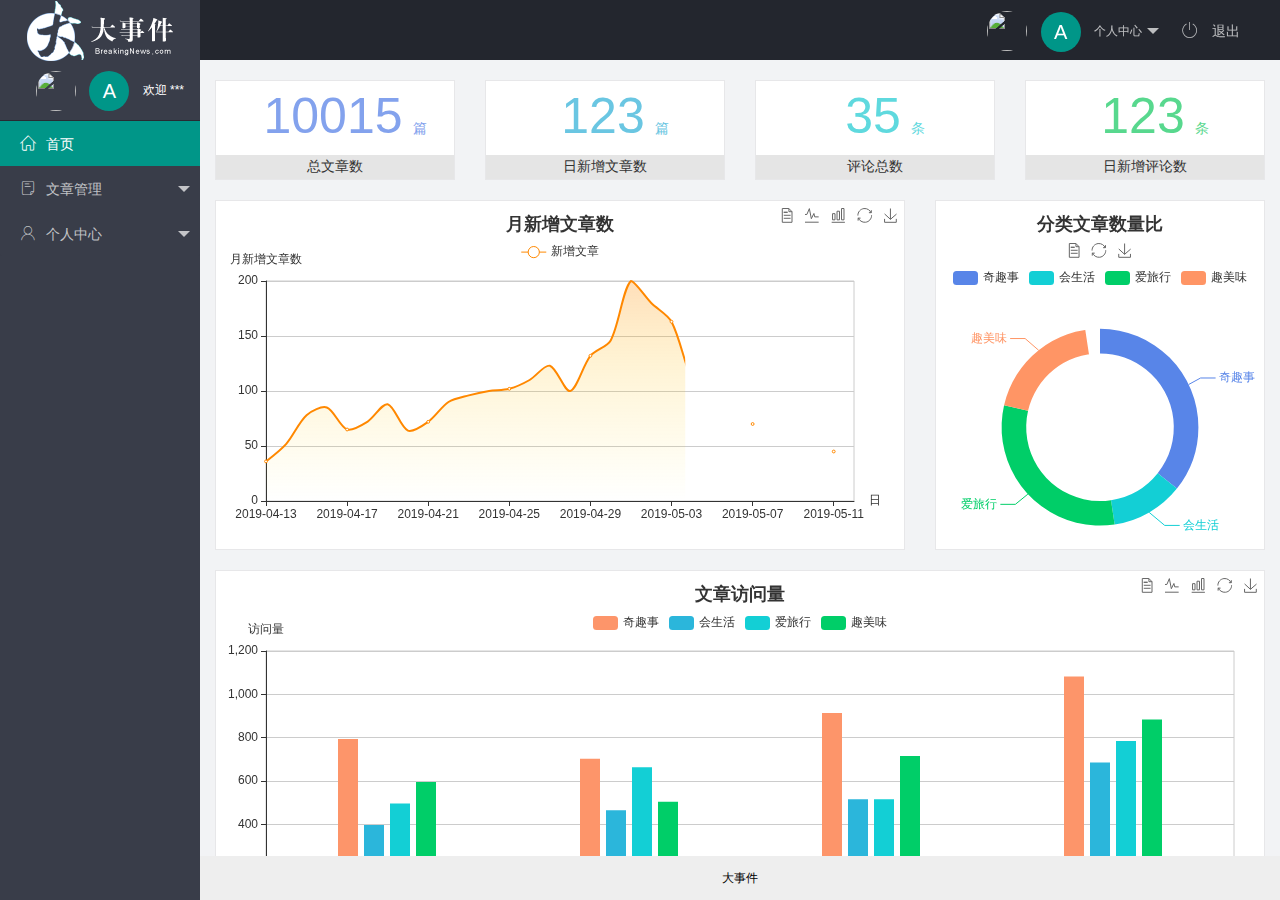
==== commit f37009a5: "完成了个人中心功能的开发" ====
--- a/index.html
+++ b/index.html
@@ -27,9 +27,9 @@
                         个人中心
                     </a>
                     <dl class="layui-nav-child">
-                        <dd><a href="">基本资料</a></dd>
-                        <dd><a href="">更换头像</a></dd>
-                        <dd><a href="">重置密码</a></dd>
+                        <dd><a href="/user/user_info.html" target="fm">基本资料</a></dd>
+                        <dd><a href="/user/user_avatar.html" target="fm">更换头像</a></dd>
+                        <dd><a href="/user/user_pwd.html" target="fm">重置密码</a></dd>
                     </dl>
                 </li>
                 <li class="layui-nav-item">
@@ -65,9 +65,9 @@
                     <li class="layui-nav-item">
                         <a href="javascript:;"><span class="iconfont icon-user"></span>个人中心</a>
                         <dl class="layui-nav-child">
-                            <dd><a href="javascript:;"><i class="layui-icon layui-icon-app"></i>基本资料</a></dd>
-                            <dd><a href="javascript:;"><i class="layui-icon layui-icon-app"></i>更换头像</a></dd>
-                            <dd><a href="javascript:;"><i class="layui-icon layui-icon-app"></i>重置密码</a></dd>
+                            <dd><a href="/user/user_info.html" target="fm"><i class="layui-icon layui-icon-app"></i>基本资料</a></dd>
+                            <dd><a href="/user/user_avatar.html" target="fm"><i class="layui-icon layui-icon-app"></i>更换头像</a></dd>
+                            <dd><a href="/user/user_pwd.html" target="fm"><i class="layui-icon layui-icon-app"></i>重置密码</a></dd>
                         </dl>
                     </li>
                 </ul>
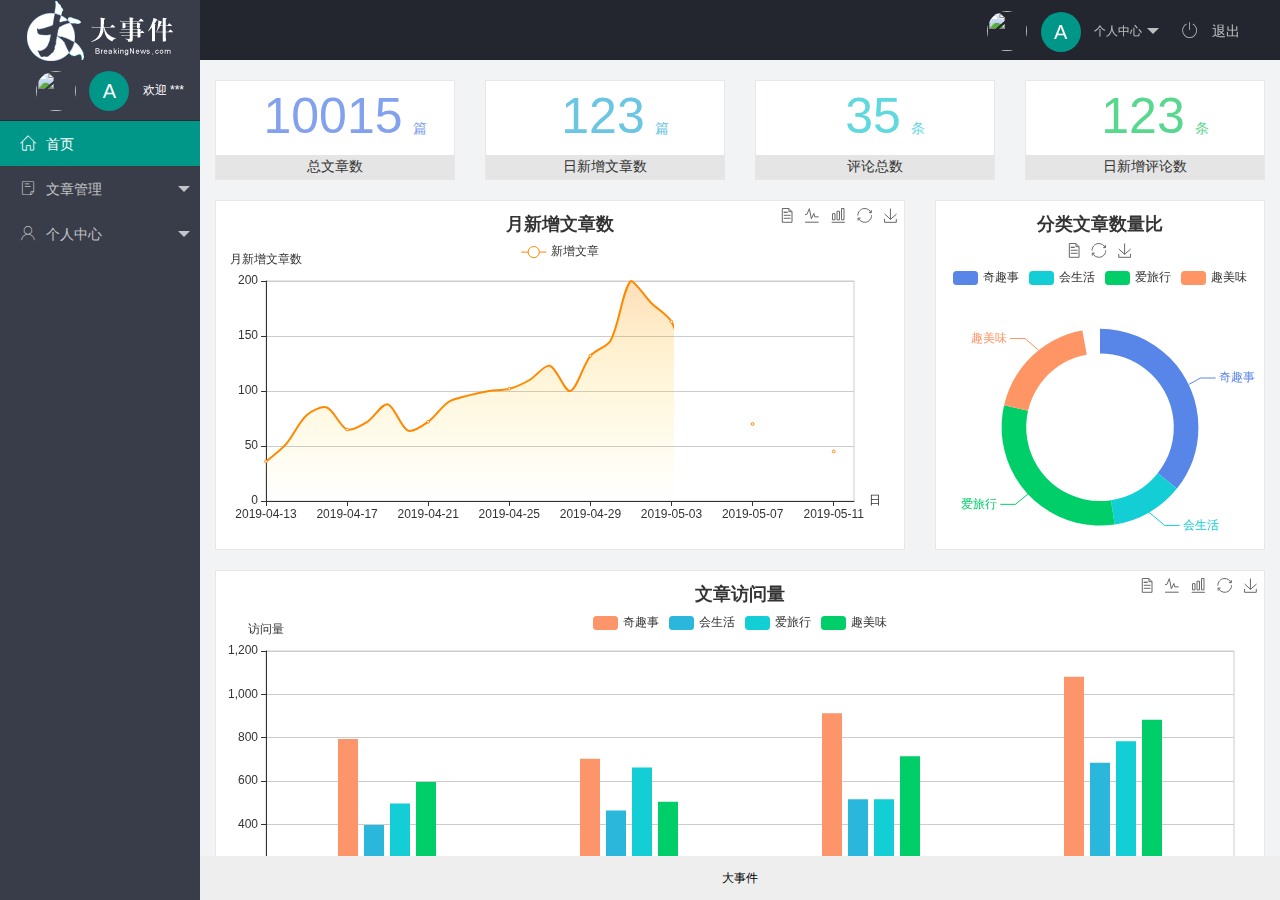
==== commit 4dbae45a: "完成了文章功能" ====
--- a/index.html
+++ b/index.html
@@ -57,9 +57,9 @@
                     <li class="layui-nav-item">
                         <a class="" href="javascript:;"><span class="iconfont icon-16"></span>文章管理</a>
                         <dl class="layui-nav-child">
-                            <dd><a href="javascript:;"><i class="layui-icon layui-icon-app"></i>文章类别</a></dd>
-                            <dd><a href="javascript:;"><i class="layui-icon layui-icon-app"></i>文章列表</a></dd>
-                            <dd><a href="javascript:;"><i class="layui-icon layui-icon-app"></i>发布文章</a></dd>
+                            <dd><a href="/article/art_cate.html" target="fm"><i class="layui-icon layui-icon-app"></i>文章类别</a></dd>
+                            <dd><a href="/article/art_list.html" target="fm"><i class="layui-icon layui-icon-app"></i>文章列表</a></dd>
+                            <dd><a href="/article/art_pub.html" target="fm"><i class="layui-icon layui-icon-app"></i>发布文章</a></dd>
                         </dl>
                     </li>
                     <li class="layui-nav-item">
